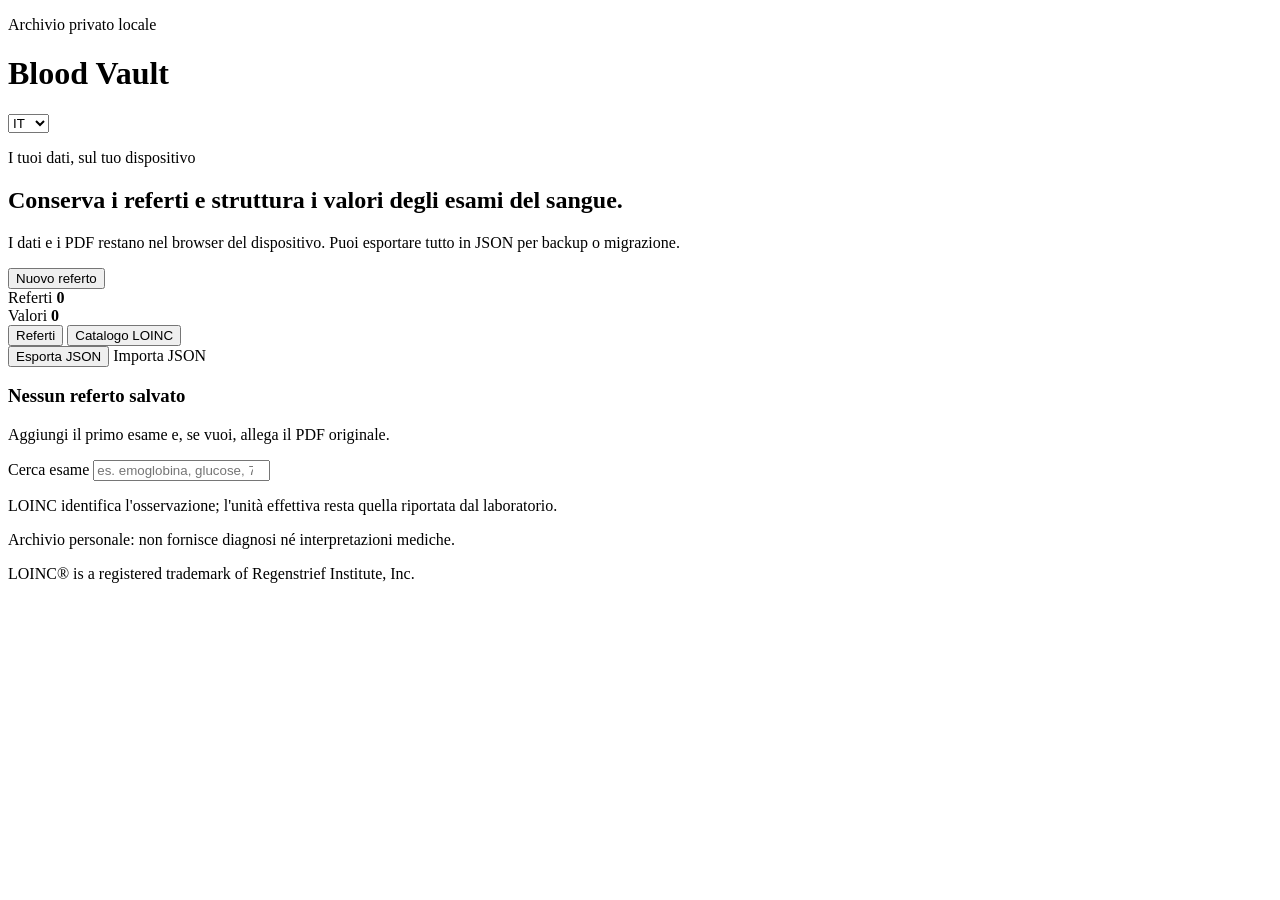
==== blood-vault/index.html @ c5f38cd2 "Add Blood Vault PWA shell" ====
<!doctype html>
<html lang="it">
<head>
  <meta charset="utf-8" />
  <meta name="viewport" content="width=device-width,initial-scale=1,viewport-fit=cover" />
  <meta name="theme-color" content="#eef4ff" />
  <meta name="apple-mobile-web-app-capable" content="yes" />
  <meta name="apple-mobile-web-app-status-bar-style" content="default" />
  <meta name="apple-mobile-web-app-title" content="Blood Vault" />
  <title>Blood Vault</title>
  <link rel="manifest" href="./manifest.webmanifest" />
  <link rel="stylesheet" href="./styles.css" />
</head>
<body>
  <div class="ambient ambient-a"></div>
  <div class="ambient ambient-b"></div>

  <main class="app-shell">
    <header class="topbar glass">
      <div>
        <p class="eyebrow" data-i18n="privateArchive">Archivio privato locale</p>
        <h1>Blood Vault</h1>
      </div>
      <select id="languageSelect" class="glass-control" aria-label="Language">
        <option value="it">IT</option>
        <option value="en">EN</option>
      </select>
    </header>

    <section class="hero glass">
      <div>
        <p class="eyebrow" data-i18n="yourHealthData">I tuoi dati, sul tuo dispositivo</p>
        <h2 data-i18n="heroTitle">Conserva i referti e struttura i valori degli esami del sangue.</h2>
        <p class="muted" data-i18n="heroBody">I dati e i PDF restano nel browser del dispositivo. Puoi esportare tutto in JSON per backup o migrazione.</p>
      </div>
      <button id="newReportBtn" class="primary-btn" data-i18n="newReport">Nuovo referto</button>
    </section>

    <section class="grid two">
      <article class="glass card stat-card">
        <span class="stat-label" data-i18n="reports">Referti</span>
        <strong id="reportCount">0</strong>
      </article>
      <article class="glass card stat-card">
        <span class="stat-label" data-i18n="measurements">Valori</span>
        <strong id="measurementCount">0</strong>
      </article>
    </section>

    <section class="glass card toolbar">
      <div class="segmented">
        <button class="segment active" data-view="reports" data-i18n="reports">Referti</button>
        <button class="segment" data-view="catalog" data-i18n="loincCatalog">Catalogo LOINC</button>
      </div>
      <div class="toolbar-actions">
        <button id="exportBtn" class="secondary-btn" data-i18n="exportJson">Esporta JSON</button>
        <label class="secondary-btn file-label">
          <span data-i18n="importJson">Importa JSON</span>
          <input id="importInput" type="file" accept="application/json,.json" hidden />
        </label>
      </div>
    </section>

    <section id="reportsView" class="view active">
      <div id="reportsList" class="stack"></div>
      <div id="emptyState" class="glass empty-state">
        <h3 data-i18n="emptyTitle">Nessun referto salvato</h3>
        <p class="muted" data-i18n="emptyBody">Aggiungi il primo esame e, se vuoi, allega il PDF originale.</p>
      </div>
    </section>

    <section id="catalogView" class="view">
      <article class="glass card">
        <label class="field">
          <span data-i18n="searchTest">Cerca esame</span>
          <input id="catalogSearch" type="search" placeholder="es. emoglobina, glucose, 718-7" />
        </label>
        <p class="caption" data-i18n="loincNote">LOINC identifica l'osservazione; l'unità effettiva resta quella riportata dal laboratorio.</p>
      </article>
      <div id="catalogList" class="stack"></div>
    </section>
  </main>

  <dialog id="reportDialog" class="sheet-dialog">
    <form id="reportForm" method="dialog" class="sheet glass">
      <div class="sheet-handle"></div>
      <div class="sheet-head">
        <div>
          <p class="eyebrow" data-i18n="report">Referto</p>
          <h2 id="dialogTitle" data-i18n="newReport">Nuovo referto</h2>
        </div>
        <button type="button" id="closeDialogBtn" class="icon-btn" aria-label="Close">✕</button>
      </div>

      <input id="reportId" type="hidden" />
      <div class="grid two">
        <label class="field">
          <span data-i18n="date">Data</span>
          <input id="reportDate" type="date" required />
        </label>
        <label class="field">
          <span data-i18n="laboratory">Laboratorio</span>
          <input id="laboratory" type="text" autocomplete="organization" />
        </label>
      </div>

      <label class="field">
        <span data-i18n="notes">Note</span>
        <textarea id="notes" rows="2"></textarea>
      </label>

      <label class="field">
        <span>PDF</span>
        <input id="pdfInput" type="file" accept="application/pdf" />
        <small id="pdfStatus" class="caption"></small>
      </label>

      <div class="section-title-row">
        <h3 data-i18n="measurements">Valori</h3>
        <button type="button" id="addMeasurementBtn" class="secondary-btn" data-i18n="addValue">Aggiungi valore</button>
      </div>
      <div id="measurementEditor" class="stack compact"></div>

      <div class="sheet-actions">
        <button type="button" id="deleteReportBtn" class="danger-btn hidden" data-i18n="deleteReport">Elimina referto</button>
        <button type="submit" class="primary-btn" data-i18n="save">Salva</button>
      </div>
    </form>
  </dialog>

  <template id="measurementTemplate">
    <div class="measurement-row glass-subtle">
      <label class="field grow">
        <span data-i18n="test">Esame</span>
        <input class="test-search" list="loincOptions" placeholder="Nome o codice LOINC" required />
      </label>
      <div class="grid three measurement-fields">
        <label class="field">
          <span data-i18n="value">Valore</span>
          <input class="test-value" inputmode="decimal" required />
        </label>
        <label class="field">
          <span data-i18n="unit">Unità</span>
          <input class="test-unit" placeholder="mg/dL" />
        </label>
        <label class="field">
          <span data-i18n="range">Intervallo</span>
          <input class="test-range" placeholder="es. 70–99" />
        </label>
      </div>
      <button type="button" class="remove-measurement danger-link" data-i18n="remove">Rimuovi</button>
    </div>
  </template>

  <datalist id="loincOptions"></datalist>

  <footer class="app-footer">
    <p data-i18n="medicalDisclaimer">Archivio personale: non fornisce diagnosi né interpretazioni mediche.</p>
    <p>LOINC® is a registered trademark of Regenstrief Institute, Inc.</p>
  </footer>

  <script type="module" src="./app.js"></script>
</body>
</html>
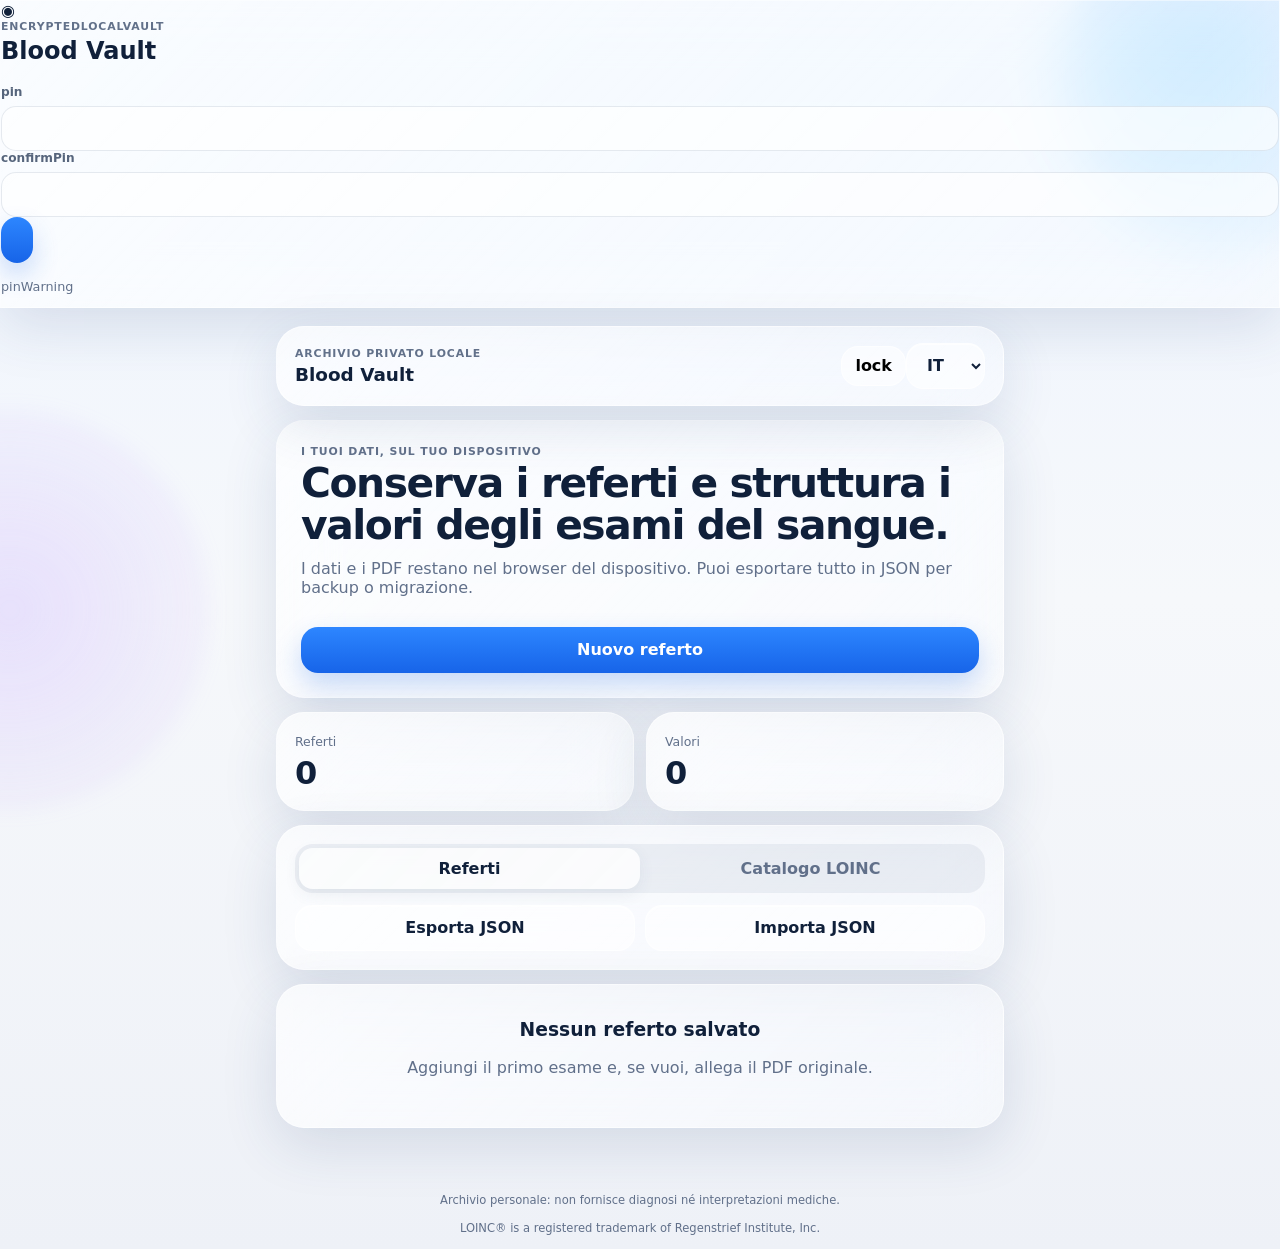
==== commit 8997f25c: "Add local vault lock UI" ====
--- a/blood-vault/index.html
+++ b/blood-vault/index.html
@@ -12,153 +12,49 @@
   <link rel="stylesheet" href="./styles.css" />
 </head>
 <body>
-  <div class="ambient ambient-a"></div>
-  <div class="ambient ambient-b"></div>
+  <div class="ambient ambient-a"></div><div class="ambient ambient-b"></div>
 
-  <main class="app-shell">
+  <div id="lockScreen" class="lock-screen">
+    <section class="lock-card glass">
+      <div class="lock-mark">◉</div>
+      <p class="eyebrow" data-i18n="encryptedLocalVault">Vault locale cifrato</p>
+      <h1>Blood Vault</h1>
+      <p id="lockIntro" class="muted"></p>
+      <label class="field"><span data-i18n="pin">PIN</span><input id="pinInput" type="password" inputmode="numeric" autocomplete="off" minlength="6" maxlength="32" /></label>
+      <label id="pinConfirmField" class="field"><span data-i18n="confirmPin">Conferma PIN</span><input id="pinConfirmInput" type="password" inputmode="numeric" autocomplete="off" minlength="6" maxlength="32" /></label>
+      <button id="unlockBtn" class="primary-btn"></button>
+      <p id="lockError" class="error-text" role="alert"></p>
+      <p class="caption" data-i18n="pinWarning">Il PIN non viene salvato. Se lo perdi, il vault non può essere recuperato senza un backup e la relativa password.</p>
+    </section>
+  </div>
+
+  <main id="appShell" class="app-shell locked" aria-hidden="true">
     <header class="topbar glass">
-      <div>
-        <p class="eyebrow" data-i18n="privateArchive">Archivio privato locale</p>
-        <h1>Blood Vault</h1>
-      </div>
-      <select id="languageSelect" class="glass-control" aria-label="Language">
-        <option value="it">IT</option>
-        <option value="en">EN</option>
-      </select>
+      <div><p class="eyebrow" data-i18n="privateArchive">Archivio privato locale</p><h1>Blood Vault</h1></div>
+      <div class="top-actions"><button id="lockBtn" class="icon-btn" data-i18n="lock">Blocca</button><select id="languageSelect" class="glass-control" aria-label="Language"><option value="it">IT</option><option value="en">EN</option></select></div>
     </header>
 
     <section class="hero glass">
-      <div>
-        <p class="eyebrow" data-i18n="yourHealthData">I tuoi dati, sul tuo dispositivo</p>
-        <h2 data-i18n="heroTitle">Conserva i referti e struttura i valori degli esami del sangue.</h2>
-        <p class="muted" data-i18n="heroBody">I dati e i PDF restano nel browser del dispositivo. Puoi esportare tutto in JSON per backup o migrazione.</p>
-      </div>
+      <div><p class="eyebrow" data-i18n="yourHealthData">I tuoi dati, sul tuo dispositivo</p><h2 data-i18n="heroTitle">Conserva i referti e struttura i valori degli esami del sangue.</h2><p class="muted" data-i18n="heroBody">Dati e PDF sono cifrati nel vault locale del dispositivo. Puoi esportare un backup JSON cifrato per migrazione.</p></div>
       <button id="newReportBtn" class="primary-btn" data-i18n="newReport">Nuovo referto</button>
     </section>
 
-    <section class="grid two">
-      <article class="glass card stat-card">
-        <span class="stat-label" data-i18n="reports">Referti</span>
-        <strong id="reportCount">0</strong>
-      </article>
-      <article class="glass card stat-card">
-        <span class="stat-label" data-i18n="measurements">Valori</span>
-        <strong id="measurementCount">0</strong>
-      </article>
+    <section class="grid two"><article class="glass card stat-card"><span class="stat-label" data-i18n="reports">Referti</span><strong id="reportCount">0</strong></article><article class="glass card stat-card"><span class="stat-label" data-i18n="measurements">Valori</span><strong id="measurementCount">0</strong></article></section>
+
+    <section class="glass card toolbar">
+      <div class="segmented"><button class="segment active" data-view="reports" data-i18n="reports">Referti</button><button class="segment" data-view="catalog" data-i18n="loincCatalog">Catalogo LOINC</button></div>
+      <div class="toolbar-actions"><button id="exportBtn" class="secondary-btn" data-i18n="exportJson">Esporta backup cifrato</button><label class="secondary-btn file-label"><span data-i18n="importJson">Importa backup</span><input id="importInput" type="file" accept="application/json,.json" hidden /></label></div>
     </section>
 
-    <section class="glass card toolbar">
-      <div class="segmented">
-        <button class="segment active" data-view="reports" data-i18n="reports">Referti</button>
-        <button class="segment" data-view="catalog" data-i18n="loincCatalog">Catalogo LOINC</button>
-      </div>
-      <div class="toolbar-actions">
-        <button id="exportBtn" class="secondary-btn" data-i18n="exportJson">Esporta JSON</button>
-        <label class="secondary-btn file-label">
-          <span data-i18n="importJson">Importa JSON</span>
-          <input id="importInput" type="file" accept="application/json,.json" hidden />
-        </label>
-      </div>
-    </section>
-
-    <section id="reportsView" class="view active">
-      <div id="reportsList" class="stack"></div>
-      <div id="emptyState" class="glass empty-state">
-        <h3 data-i18n="emptyTitle">Nessun referto salvato</h3>
-        <p class="muted" data-i18n="emptyBody">Aggiungi il primo esame e, se vuoi, allega il PDF originale.</p>
-      </div>
-    </section>
-
-    <section id="catalogView" class="view">
-      <article class="glass card">
-        <label class="field">
-          <span data-i18n="searchTest">Cerca esame</span>
-          <input id="catalogSearch" type="search" placeholder="es. emoglobina, glucose, 718-7" />
-        </label>
-        <p class="caption" data-i18n="loincNote">LOINC identifica l'osservazione; l'unità effettiva resta quella riportata dal laboratorio.</p>
-      </article>
-      <div id="catalogList" class="stack"></div>
-    </section>
+    <section id="reportsView" class="view active"><div id="reportsList" class="stack"></div><div id="emptyState" class="glass empty-state"><h3 data-i18n="emptyTitle">Nessun referto salvato</h3><p class="muted" data-i18n="emptyBody">Aggiungi il primo esame e, se vuoi, allega il PDF originale.</p></div></section>
+    <section id="catalogView" class="view"><article class="glass card"><label class="field"><span data-i18n="searchTest">Cerca esame</span><input id="catalogSearch" type="search" placeholder="es. emoglobina, glucose, 718-7" /></label><p class="caption" data-i18n="loincNote">LOINC identifica l'osservazione; l'unità effettiva resta quella riportata dal laboratorio.</p></article><div id="catalogList" class="stack"></div></section>
   </main>
 
-  <dialog id="reportDialog" class="sheet-dialog">
-    <form id="reportForm" method="dialog" class="sheet glass">
-      <div class="sheet-handle"></div>
-      <div class="sheet-head">
-        <div>
-          <p class="eyebrow" data-i18n="report">Referto</p>
-          <h2 id="dialogTitle" data-i18n="newReport">Nuovo referto</h2>
-        </div>
-        <button type="button" id="closeDialogBtn" class="icon-btn" aria-label="Close">✕</button>
-      </div>
+  <dialog id="reportDialog" class="sheet-dialog"><form id="reportForm" method="dialog" class="sheet glass"><div class="sheet-handle"></div><div class="sheet-head"><div><p class="eyebrow" data-i18n="report">Referto</p><h2 id="dialogTitle" data-i18n="newReport">Nuovo referto</h2></div><button type="button" id="closeDialogBtn" class="icon-btn" aria-label="Close">✕</button></div><input id="reportId" type="hidden" /><div class="grid two"><label class="field"><span data-i18n="date">Data</span><input id="reportDate" type="date" required /></label><label class="field"><span data-i18n="laboratory">Laboratorio</span><input id="laboratory" type="text" autocomplete="organization" /></label></div><label class="field"><span data-i18n="notes">Note</span><textarea id="notes" rows="2"></textarea></label><label class="field"><span>PDF</span><input id="pdfInput" type="file" accept="application/pdf" /><small id="pdfStatus" class="caption"></small></label><div class="section-title-row"><h3 data-i18n="measurements">Valori</h3><button type="button" id="addMeasurementBtn" class="secondary-btn" data-i18n="addValue">Aggiungi valore</button></div><div id="measurementEditor" class="stack compact"></div><div class="sheet-actions"><button type="button" id="deleteReportBtn" class="danger-btn hidden" data-i18n="deleteReport">Elimina referto</button><button type="submit" class="primary-btn" data-i18n="save">Salva</button></div></form></dialog>
 
-      <input id="reportId" type="hidden" />
-      <div class="grid two">
-        <label class="field">
-          <span data-i18n="date">Data</span>
-          <input id="reportDate" type="date" required />
-        </label>
-        <label class="field">
-          <span data-i18n="laboratory">Laboratorio</span>
-          <input id="laboratory" type="text" autocomplete="organization" />
-        </label>
-      </div>
-
-      <label class="field">
-        <span data-i18n="notes">Note</span>
-        <textarea id="notes" rows="2"></textarea>
-      </label>
-
-      <label class="field">
-        <span>PDF</span>
-        <input id="pdfInput" type="file" accept="application/pdf" />
-        <small id="pdfStatus" class="caption"></small>
-      </label>
-
-      <div class="section-title-row">
-        <h3 data-i18n="measurements">Valori</h3>
-        <button type="button" id="addMeasurementBtn" class="secondary-btn" data-i18n="addValue">Aggiungi valore</button>
-      </div>
-      <div id="measurementEditor" class="stack compact"></div>
-
-      <div class="sheet-actions">
-        <button type="button" id="deleteReportBtn" class="danger-btn hidden" data-i18n="deleteReport">Elimina referto</button>
-        <button type="submit" class="primary-btn" data-i18n="save">Salva</button>
-      </div>
-    </form>
-  </dialog>
-
-  <template id="measurementTemplate">
-    <div class="measurement-row glass-subtle">
-      <label class="field grow">
-        <span data-i18n="test">Esame</span>
-        <input class="test-search" list="loincOptions" placeholder="Nome o codice LOINC" required />
-      </label>
-      <div class="grid three measurement-fields">
-        <label class="field">
-          <span data-i18n="value">Valore</span>
-          <input class="test-value" inputmode="decimal" required />
-        </label>
-        <label class="field">
-          <span data-i18n="unit">Unità</span>
-          <input class="test-unit" placeholder="mg/dL" />
-        </label>
-        <label class="field">
-          <span data-i18n="range">Intervallo</span>
-          <input class="test-range" placeholder="es. 70–99" />
-        </label>
-      </div>
-      <button type="button" class="remove-measurement danger-link" data-i18n="remove">Rimuovi</button>
-    </div>
-  </template>
-
+  <template id="measurementTemplate"><div class="measurement-row glass-subtle"><label class="field grow"><span data-i18n="test">Esame</span><input class="test-search" list="loincOptions" placeholder="Nome o codice LOINC" required /></label><div class="grid three measurement-fields"><label class="field"><span data-i18n="value">Valore</span><input class="test-value" inputmode="decimal" required /></label><label class="field"><span data-i18n="unit">Unità</span><input class="test-unit" placeholder="mg/dL" /></label><label class="field"><span data-i18n="range">Intervallo</span><input class="test-range" placeholder="es. 70–99" /></label></div><button type="button" class="remove-measurement danger-link" data-i18n="remove">Rimuovi</button></div></template>
   <datalist id="loincOptions"></datalist>
-
-  <footer class="app-footer">
-    <p data-i18n="medicalDisclaimer">Archivio personale: non fornisce diagnosi né interpretazioni mediche.</p>
-    <p>LOINC® is a registered trademark of Regenstrief Institute, Inc.</p>
-  </footer>
-
+  <footer class="app-footer"><p data-i18n="medicalDisclaimer">Archivio personale: non fornisce diagnosi né interpretazioni mediche.</p><p>LOINC® is a registered trademark of Regenstrief Institute, Inc.</p></footer>
   <script type="module" src="./app.js"></script>
 </body>
 </html>
--- a/blood-vault/styles.css
+++ b/blood-vault/styles.css
@@ -0,0 +1,37 @@
+:root{
+  color-scheme: light;
+  --bg:#eef3fb;
+  --text:#10203a;
+  --muted:#61708a;
+  --line:rgba(255,255,255,.52);
+  --glass:rgba(255,255,255,.52);
+  --glass-strong:rgba(255,255,255,.7);
+  --shadow:0 18px 55px rgba(39,71,117,.14);
+  --radius:28px;
+  font-family:-apple-system,BlinkMacSystemFont,"SF Pro Display","SF Pro Text",Inter,system-ui,sans-serif;
+}
+*{box-sizing:border-box}
+body{margin:0;min-height:100vh;background:linear-gradient(180deg,#edf4ff 0%,#f6f8fb 48%,#eef1f7 100%);color:var(--text);overflow-x:hidden}
+button,input,textarea,select{font:inherit}
+button{cursor:pointer}
+.ambient{position:fixed;pointer-events:none;border-radius:999px;filter:blur(10px);opacity:.55;z-index:-1}
+.ambient-a{width:340px;height:340px;background:radial-gradient(circle at 40% 40%,rgba(122,185,255,.8),rgba(122,185,255,0));top:-90px;right:-120px}
+.ambient-b{width:400px;height:400px;background:radial-gradient(circle at 50% 50%,rgba(198,170,255,.55),rgba(198,170,255,0));bottom:10%;left:-190px}
+.app-shell{width:min(100%,760px);margin:0 auto;padding:calc(env(safe-area-inset-top) + 18px) 16px calc(env(safe-area-inset-bottom) + 40px)}
+.glass,.glass-subtle{border:1px solid var(--line);background:linear-gradient(135deg,rgba(255,255,255,.72),rgba(255,255,255,.38));box-shadow:var(--shadow);backdrop-filter:blur(28px) saturate(165%);-webkit-backdrop-filter:blur(28px) saturate(165%)}
+.glass-subtle{box-shadow:0 10px 32px rgba(39,71,117,.08);background:rgba(255,255,255,.44)}
+.topbar,.hero,.card,.empty-state{border-radius:var(--radius)}
+.topbar{display:flex;align-items:center;justify-content:space-between;padding:16px 18px;margin-bottom:14px;position:sticky;top:calc(env(safe-area-inset-top) + 8px);z-index:10}
+h1,h2,h3,p{margin-top:0}.topbar h1{font-size:1.15rem;margin:0}.eyebrow{margin:0 0 4px;text-transform:uppercase;letter-spacing:.08em;font-size:.68rem;font-weight:700;color:#62718a}.hero{padding:24px;margin-bottom:14px}.hero h2{font-size:clamp(1.7rem,7vw,2.55rem);line-height:1.04;letter-spacing:-.035em;margin:0 0 12px}.muted,.caption{color:var(--muted)}.caption{font-size:.8rem}.hero .primary-btn{width:100%;margin-top:14px}
+.grid{display:grid;gap:12px}.grid.two{grid-template-columns:1fr 1fr}.grid.three{grid-template-columns:repeat(3,1fr)}
+.card{padding:18px}.stat-card strong{display:block;font-size:2rem;margin-top:4px}.stat-label{font-size:.78rem;color:var(--muted)}
+.toolbar{margin:14px 0;display:flex;flex-direction:column;gap:12px}.segmented{display:grid;grid-template-columns:1fr 1fr;padding:4px;border-radius:18px;background:rgba(112,128,153,.10)}.segment{border:0;background:transparent;border-radius:14px;padding:11px;color:var(--muted);font-weight:650}.segment.active{background:rgba(255,255,255,.78);color:var(--text);box-shadow:0 5px 16px rgba(53,75,107,.08)}.toolbar-actions{display:grid;grid-template-columns:1fr 1fr;gap:10px}
+.primary-btn,.secondary-btn,.danger-btn,.icon-btn,.glass-control{border:1px solid rgba(255,255,255,.6);border-radius:17px;min-height:46px;padding:11px 16px;font-weight:700}.primary-btn{border:0;color:white;background:linear-gradient(180deg,#2d86ff,#1764e8);box-shadow:0 12px 26px rgba(30,104,232,.24)}.secondary-btn,.glass-control{background:rgba(255,255,255,.58);color:var(--text);box-shadow:inset 0 1px 0 rgba(255,255,255,.65)}.danger-btn{color:#b12424;background:rgba(255,235,235,.7)}.icon-btn{min-height:40px;padding:8px 13px;background:rgba(255,255,255,.55)}.file-label{display:flex;align-items:center;justify-content:center;text-align:center}
+.view{display:none}.view.active{display:block}.stack{display:grid;gap:12px}.stack.compact{gap:10px}.empty-state{text-align:center;padding:34px 24px}.empty-state.hidden,.hidden{display:none!important}
+.report-card{padding:18px}.report-top{display:flex;justify-content:space-between;gap:14px;align-items:flex-start}.report-card h3{margin-bottom:4px}.report-meta{font-size:.8rem;color:var(--muted)}.pill{display:inline-flex;padding:6px 10px;border-radius:999px;background:rgba(67,132,241,.1);font-size:.72rem;font-weight:700}.measurement-list{display:grid;gap:8px;margin-top:14px}.measurement-item{display:grid;grid-template-columns:1fr auto;gap:10px;padding:10px 0;border-top:1px solid rgba(72,93,126,.08)}.measurement-name{font-weight:650}.measurement-code{display:block;color:var(--muted);font-size:.72rem}.measurement-value{text-align:right;font-weight:750}.report-actions{display:flex;gap:8px;margin-top:12px;flex-wrap:wrap}.text-btn{border:0;background:transparent;padding:8px 0;color:#1764e8;font-weight:700}.danger-link{border:0;background:transparent;color:#b12424;padding:8px 0;font-weight:650;justify-self:start}
+.field{display:grid;gap:7px}.field>span{font-size:.76rem;font-weight:700;color:#56657c}.field input,.field textarea{width:100%;border:1px solid rgba(103,124,158,.16);background:rgba(255,255,255,.64);border-radius:15px;padding:12px 13px;color:var(--text);outline:none}.field input:focus,.field textarea:focus{border-color:rgba(39,111,226,.45);box-shadow:0 0 0 3px rgba(39,111,226,.08)}
+.sheet-dialog{border:0;background:transparent;padding:0;width:100%;max-width:760px;max-height:94vh}.sheet-dialog::backdrop{background:rgba(22,31,46,.3);backdrop-filter:blur(10px)}.sheet{margin:auto 10px 10px;padding:14px 16px calc(env(safe-area-inset-bottom) + 18px);border-radius:32px;max-height:91vh;overflow:auto}.sheet-handle{width:44px;height:5px;border-radius:99px;background:rgba(52,63,82,.18);margin:2px auto 14px}.sheet-head{display:flex;justify-content:space-between;align-items:flex-start;gap:16px}.sheet-head h2{margin-bottom:10px}.section-title-row{display:flex;justify-content:space-between;align-items:center;gap:12px;margin:20px 0 10px}.section-title-row h3{margin:0}.measurement-row{padding:14px;border-radius:22px}.measurement-fields{margin-top:10px}.sheet-actions{display:flex;justify-content:space-between;gap:10px;margin-top:18px}.sheet-actions .primary-btn{margin-left:auto}
+.catalog-card{padding:16px}.catalog-row{display:flex;justify-content:space-between;gap:12px}.catalog-card h3{margin:0 0 5px;font-size:1rem}.catalog-desc{margin:8px 0 0;color:var(--muted);font-size:.82rem}.catalog-units{margin-top:8px;font-size:.75rem;color:#485d7b}
+.app-footer{text-align:center;padding:24px 12px 0;color:var(--muted);font-size:.72rem;line-height:1.45}
+@media(max-width:560px){.grid.three{grid-template-columns:1fr}.measurement-fields{grid-template-columns:1fr 1fr}.measurement-fields .field:last-child{grid-column:1/-1}.toolbar-actions{grid-template-columns:1fr}.sheet-actions{flex-direction:column-reverse}.sheet-actions>*{width:100%}.report-top{align-items:center}}
+@media(prefers-reduced-motion:no-preference){.glass,.primary-btn,.secondary-btn{transition:transform .18s ease,box-shadow .18s ease}.primary-btn:active,.secondary-btn:active{transform:scale(.985)}}
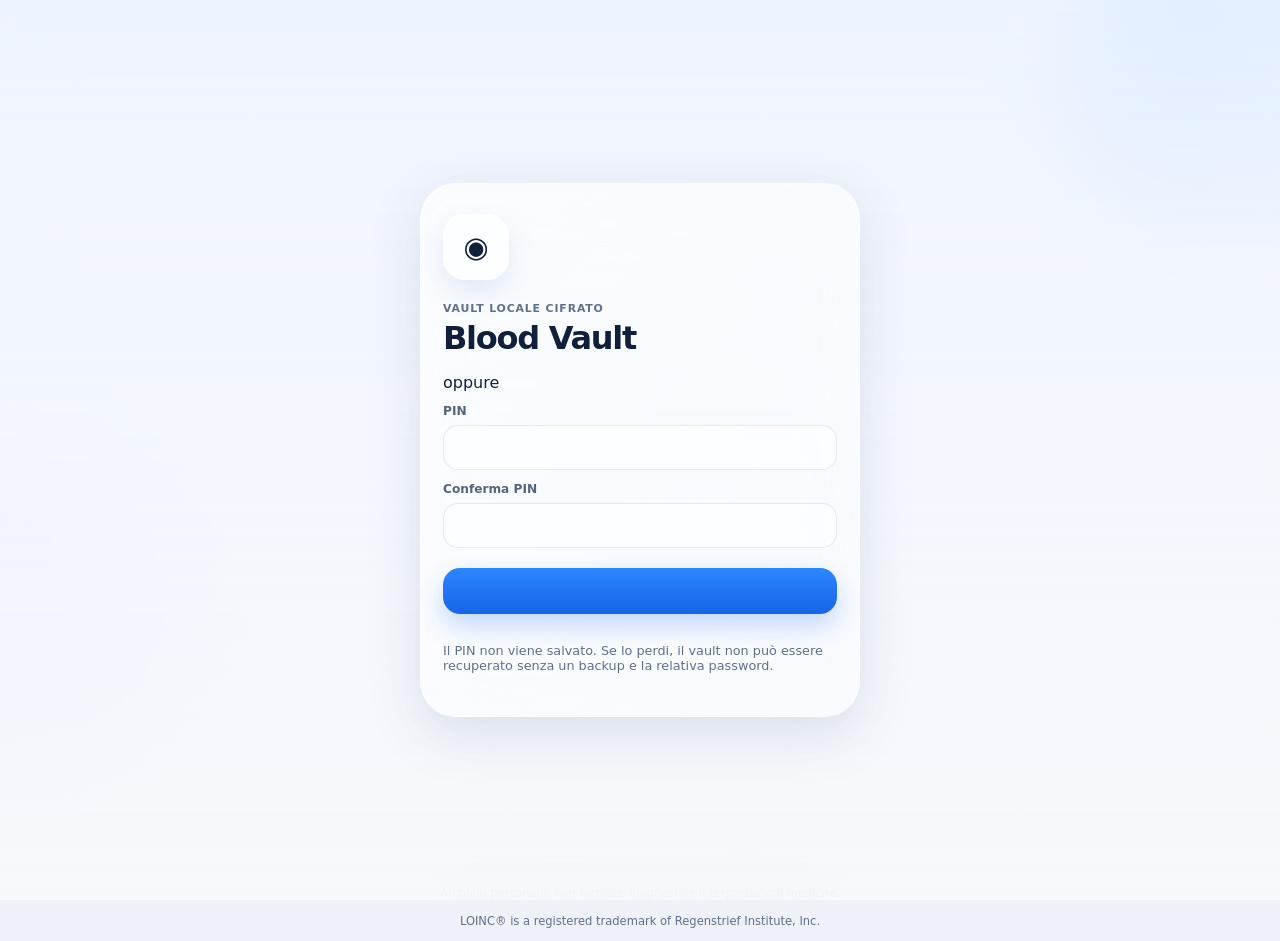
==== commit e2508268: "Wire biometric controls into Blood Vault UI" ====
--- a/blood-vault/index.html
+++ b/blood-vault/index.html
@@ -20,6 +20,8 @@
       <p class="eyebrow" data-i18n="encryptedLocalVault">Vault locale cifrato</p>
       <h1>Blood Vault</h1>
       <p id="lockIntro" class="muted"></p>
+      <button id="biometricUnlockBtn" class="secondary-btn hidden" type="button">Sblocca con biometria</button>
+      <div class="lock-separator"><span>oppure</span></div>
       <label class="field"><span data-i18n="pin">PIN</span><input id="pinInput" type="password" inputmode="numeric" autocomplete="off" minlength="6" maxlength="32" /></label>
       <label id="pinConfirmField" class="field"><span data-i18n="confirmPin">Conferma PIN</span><input id="pinConfirmInput" type="password" inputmode="numeric" autocomplete="off" minlength="6" maxlength="32" /></label>
       <button id="unlockBtn" class="primary-btn"></button>
@@ -31,7 +33,7 @@
   <main id="appShell" class="app-shell locked" aria-hidden="true">
     <header class="topbar glass">
       <div><p class="eyebrow" data-i18n="privateArchive">Archivio privato locale</p><h1>Blood Vault</h1></div>
-      <div class="top-actions"><button id="lockBtn" class="icon-btn" data-i18n="lock">Blocca</button><select id="languageSelect" class="glass-control" aria-label="Language"><option value="it">IT</option><option value="en">EN</option></select></div>
+      <div class="top-actions"><button id="biometricManageBtn" class="icon-btn" type="button">Abilita Face ID / impronta</button><button id="lockBtn" class="icon-btn" data-i18n="lock">Blocca</button><select id="languageSelect" class="glass-control" aria-label="Language"><option value="it">IT</option><option value="en">EN</option></select></div>
     </header>
 
     <section class="hero glass">
@@ -56,5 +58,6 @@
   <datalist id="loincOptions"></datalist>
   <footer class="app-footer"><p data-i18n="medicalDisclaimer">Archivio personale: non fornisce diagnosi né interpretazioni mediche.</p><p>LOINC® is a registered trademark of Regenstrief Institute, Inc.</p></footer>
   <script type="module" src="./app.js"></script>
+  <script type="module" src="./biometric.js"></script>
 </body>
 </html>
--- a/blood-vault/styles.css
+++ b/blood-vault/styles.css
@@ -12,26 +12,20 @@
 }
 *{box-sizing:border-box}
 body{margin:0;min-height:100vh;background:linear-gradient(180deg,#edf4ff 0%,#f6f8fb 48%,#eef1f7 100%);color:var(--text);overflow-x:hidden}
-button,input,textarea,select{font:inherit}
-button{cursor:pointer}
-.ambient{position:fixed;pointer-events:none;border-radius:999px;filter:blur(10px);opacity:.55;z-index:-1}
-.ambient-a{width:340px;height:340px;background:radial-gradient(circle at 40% 40%,rgba(122,185,255,.8),rgba(122,185,255,0));top:-90px;right:-120px}
-.ambient-b{width:400px;height:400px;background:radial-gradient(circle at 50% 50%,rgba(198,170,255,.55),rgba(198,170,255,0));bottom:10%;left:-190px}
-.app-shell{width:min(100%,760px);margin:0 auto;padding:calc(env(safe-area-inset-top) + 18px) 16px calc(env(safe-area-inset-bottom) + 40px)}
-.glass,.glass-subtle{border:1px solid var(--line);background:linear-gradient(135deg,rgba(255,255,255,.72),rgba(255,255,255,.38));box-shadow:var(--shadow);backdrop-filter:blur(28px) saturate(165%);-webkit-backdrop-filter:blur(28px) saturate(165%)}
-.glass-subtle{box-shadow:0 10px 32px rgba(39,71,117,.08);background:rgba(255,255,255,.44)}
-.topbar,.hero,.card,.empty-state{border-radius:var(--radius)}
-.topbar{display:flex;align-items:center;justify-content:space-between;padding:16px 18px;margin-bottom:14px;position:sticky;top:calc(env(safe-area-inset-top) + 8px);z-index:10}
+button,input,textarea,select{font:inherit}button{cursor:pointer}
+.ambient{position:fixed;pointer-events:none;border-radius:999px;filter:blur(10px);opacity:.55;z-index:-1}.ambient-a{width:340px;height:340px;background:radial-gradient(circle at 40% 40%,rgba(122,185,255,.8),rgba(122,185,255,0));top:-90px;right:-120px}.ambient-b{width:400px;height:400px;background:radial-gradient(circle at 50% 50%,rgba(198,170,255,.55),rgba(198,170,255,0));bottom:10%;left:-190px}
+.app-shell{width:min(100%,760px);margin:0 auto;padding:calc(env(safe-area-inset-top) + 18px) 16px calc(env(safe-area-inset-bottom) + 40px)}.app-shell.locked{visibility:hidden;pointer-events:none;max-height:100vh;overflow:hidden}
+.glass,.glass-subtle{border:1px solid var(--line);background:linear-gradient(135deg,rgba(255,255,255,.72),rgba(255,255,255,.38));box-shadow:var(--shadow);backdrop-filter:blur(28px) saturate(165%);-webkit-backdrop-filter:blur(28px) saturate(165%)}.glass-subtle{box-shadow:0 10px 32px rgba(39,71,117,.08);background:rgba(255,255,255,.44)}
+.lock-screen{position:fixed;inset:0;z-index:100;display:grid;place-items:center;padding:calc(env(safe-area-inset-top) + 24px) 18px calc(env(safe-area-inset-bottom) + 24px);background:linear-gradient(180deg,rgba(238,244,255,.76),rgba(247,249,252,.9));backdrop-filter:blur(30px);-webkit-backdrop-filter:blur(30px)}.lock-card{width:min(100%,440px);border-radius:36px;padding:30px 22px}.lock-mark{width:66px;height:66px;border-radius:22px;display:grid;place-items:center;margin-bottom:22px;background:rgba(255,255,255,.66);box-shadow:inset 0 1px 0 rgba(255,255,255,.9),0 12px 28px rgba(45,100,180,.13);font-size:1.8rem}.lock-card h1{font-size:2rem;letter-spacing:-.04em;margin-bottom:8px}.lock-card .field{margin:12px 0}.lock-card .primary-btn{width:100%;margin-top:8px}.error-text{min-height:1.2em;color:#b12424;font-size:.82rem;margin:10px 0 4px}.hidden{display:none!important}
+.topbar,.hero,.card,.empty-state{border-radius:var(--radius)}.topbar{display:flex;align-items:center;justify-content:space-between;padding:16px 18px;margin-bottom:14px;position:sticky;top:calc(env(safe-area-inset-top) + 8px);z-index:10}.top-actions{display:flex;align-items:center;gap:8px}
 h1,h2,h3,p{margin-top:0}.topbar h1{font-size:1.15rem;margin:0}.eyebrow{margin:0 0 4px;text-transform:uppercase;letter-spacing:.08em;font-size:.68rem;font-weight:700;color:#62718a}.hero{padding:24px;margin-bottom:14px}.hero h2{font-size:clamp(1.7rem,7vw,2.55rem);line-height:1.04;letter-spacing:-.035em;margin:0 0 12px}.muted,.caption{color:var(--muted)}.caption{font-size:.8rem}.hero .primary-btn{width:100%;margin-top:14px}
-.grid{display:grid;gap:12px}.grid.two{grid-template-columns:1fr 1fr}.grid.three{grid-template-columns:repeat(3,1fr)}
-.card{padding:18px}.stat-card strong{display:block;font-size:2rem;margin-top:4px}.stat-label{font-size:.78rem;color:var(--muted)}
+.grid{display:grid;gap:12px}.grid.two{grid-template-columns:1fr 1fr}.grid.three{grid-template-columns:repeat(3,1fr)}.card{padding:18px}.stat-card strong{display:block;font-size:2rem;margin-top:4px}.stat-label{font-size:.78rem;color:var(--muted)}
 .toolbar{margin:14px 0;display:flex;flex-direction:column;gap:12px}.segmented{display:grid;grid-template-columns:1fr 1fr;padding:4px;border-radius:18px;background:rgba(112,128,153,.10)}.segment{border:0;background:transparent;border-radius:14px;padding:11px;color:var(--muted);font-weight:650}.segment.active{background:rgba(255,255,255,.78);color:var(--text);box-shadow:0 5px 16px rgba(53,75,107,.08)}.toolbar-actions{display:grid;grid-template-columns:1fr 1fr;gap:10px}
 .primary-btn,.secondary-btn,.danger-btn,.icon-btn,.glass-control{border:1px solid rgba(255,255,255,.6);border-radius:17px;min-height:46px;padding:11px 16px;font-weight:700}.primary-btn{border:0;color:white;background:linear-gradient(180deg,#2d86ff,#1764e8);box-shadow:0 12px 26px rgba(30,104,232,.24)}.secondary-btn,.glass-control{background:rgba(255,255,255,.58);color:var(--text);box-shadow:inset 0 1px 0 rgba(255,255,255,.65)}.danger-btn{color:#b12424;background:rgba(255,235,235,.7)}.icon-btn{min-height:40px;padding:8px 13px;background:rgba(255,255,255,.55)}.file-label{display:flex;align-items:center;justify-content:center;text-align:center}
-.view{display:none}.view.active{display:block}.stack{display:grid;gap:12px}.stack.compact{gap:10px}.empty-state{text-align:center;padding:34px 24px}.empty-state.hidden,.hidden{display:none!important}
+.view{display:none}.view.active{display:block}.stack{display:grid;gap:12px}.stack.compact{gap:10px}.empty-state{text-align:center;padding:34px 24px}.empty-state.hidden{display:none!important}
 .report-card{padding:18px}.report-top{display:flex;justify-content:space-between;gap:14px;align-items:flex-start}.report-card h3{margin-bottom:4px}.report-meta{font-size:.8rem;color:var(--muted)}.pill{display:inline-flex;padding:6px 10px;border-radius:999px;background:rgba(67,132,241,.1);font-size:.72rem;font-weight:700}.measurement-list{display:grid;gap:8px;margin-top:14px}.measurement-item{display:grid;grid-template-columns:1fr auto;gap:10px;padding:10px 0;border-top:1px solid rgba(72,93,126,.08)}.measurement-name{font-weight:650}.measurement-code{display:block;color:var(--muted);font-size:.72rem}.measurement-value{text-align:right;font-weight:750}.report-actions{display:flex;gap:8px;margin-top:12px;flex-wrap:wrap}.text-btn{border:0;background:transparent;padding:8px 0;color:#1764e8;font-weight:700}.danger-link{border:0;background:transparent;color:#b12424;padding:8px 0;font-weight:650;justify-self:start}
 .field{display:grid;gap:7px}.field>span{font-size:.76rem;font-weight:700;color:#56657c}.field input,.field textarea{width:100%;border:1px solid rgba(103,124,158,.16);background:rgba(255,255,255,.64);border-radius:15px;padding:12px 13px;color:var(--text);outline:none}.field input:focus,.field textarea:focus{border-color:rgba(39,111,226,.45);box-shadow:0 0 0 3px rgba(39,111,226,.08)}
 .sheet-dialog{border:0;background:transparent;padding:0;width:100%;max-width:760px;max-height:94vh}.sheet-dialog::backdrop{background:rgba(22,31,46,.3);backdrop-filter:blur(10px)}.sheet{margin:auto 10px 10px;padding:14px 16px calc(env(safe-area-inset-bottom) + 18px);border-radius:32px;max-height:91vh;overflow:auto}.sheet-handle{width:44px;height:5px;border-radius:99px;background:rgba(52,63,82,.18);margin:2px auto 14px}.sheet-head{display:flex;justify-content:space-between;align-items:flex-start;gap:16px}.sheet-head h2{margin-bottom:10px}.section-title-row{display:flex;justify-content:space-between;align-items:center;gap:12px;margin:20px 0 10px}.section-title-row h3{margin:0}.measurement-row{padding:14px;border-radius:22px}.measurement-fields{margin-top:10px}.sheet-actions{display:flex;justify-content:space-between;gap:10px;margin-top:18px}.sheet-actions .primary-btn{margin-left:auto}
-.catalog-card{padding:16px}.catalog-row{display:flex;justify-content:space-between;gap:12px}.catalog-card h3{margin:0 0 5px;font-size:1rem}.catalog-desc{margin:8px 0 0;color:var(--muted);font-size:.82rem}.catalog-units{margin-top:8px;font-size:.75rem;color:#485d7b}
-.app-footer{text-align:center;padding:24px 12px 0;color:var(--muted);font-size:.72rem;line-height:1.45}
-@media(max-width:560px){.grid.three{grid-template-columns:1fr}.measurement-fields{grid-template-columns:1fr 1fr}.measurement-fields .field:last-child{grid-column:1/-1}.toolbar-actions{grid-template-columns:1fr}.sheet-actions{flex-direction:column-reverse}.sheet-actions>*{width:100%}.report-top{align-items:center}}
+.catalog-card{padding:16px}.catalog-row{display:flex;justify-content:space-between;gap:12px}.catalog-card h3{margin:0 0 5px;font-size:1rem}.catalog-desc{margin:8px 0 0;color:var(--muted);font-size:.82rem}.catalog-units{margin-top:8px;font-size:.75rem;color:#485d7b}.app-footer{text-align:center;padding:24px 12px 0;color:var(--muted);font-size:.72rem;line-height:1.45}
+@media(max-width:560px){.grid.three{grid-template-columns:1fr}.measurement-fields{grid-template-columns:1fr 1fr}.measurement-fields .field:last-child{grid-column:1/-1}.toolbar-actions{grid-template-columns:1fr}.sheet-actions{flex-direction:column-reverse}.sheet-actions>*{width:100%}.report-top{align-items:center}.top-actions{gap:6px}.top-actions .icon-btn{padding:8px 10px}.top-actions .glass-control{padding:8px 10px}}
 @media(prefers-reduced-motion:no-preference){.glass,.primary-btn,.secondary-btn{transition:transform .18s ease,box-shadow .18s ease}.primary-btn:active,.secondary-btn:active{transform:scale(.985)}}
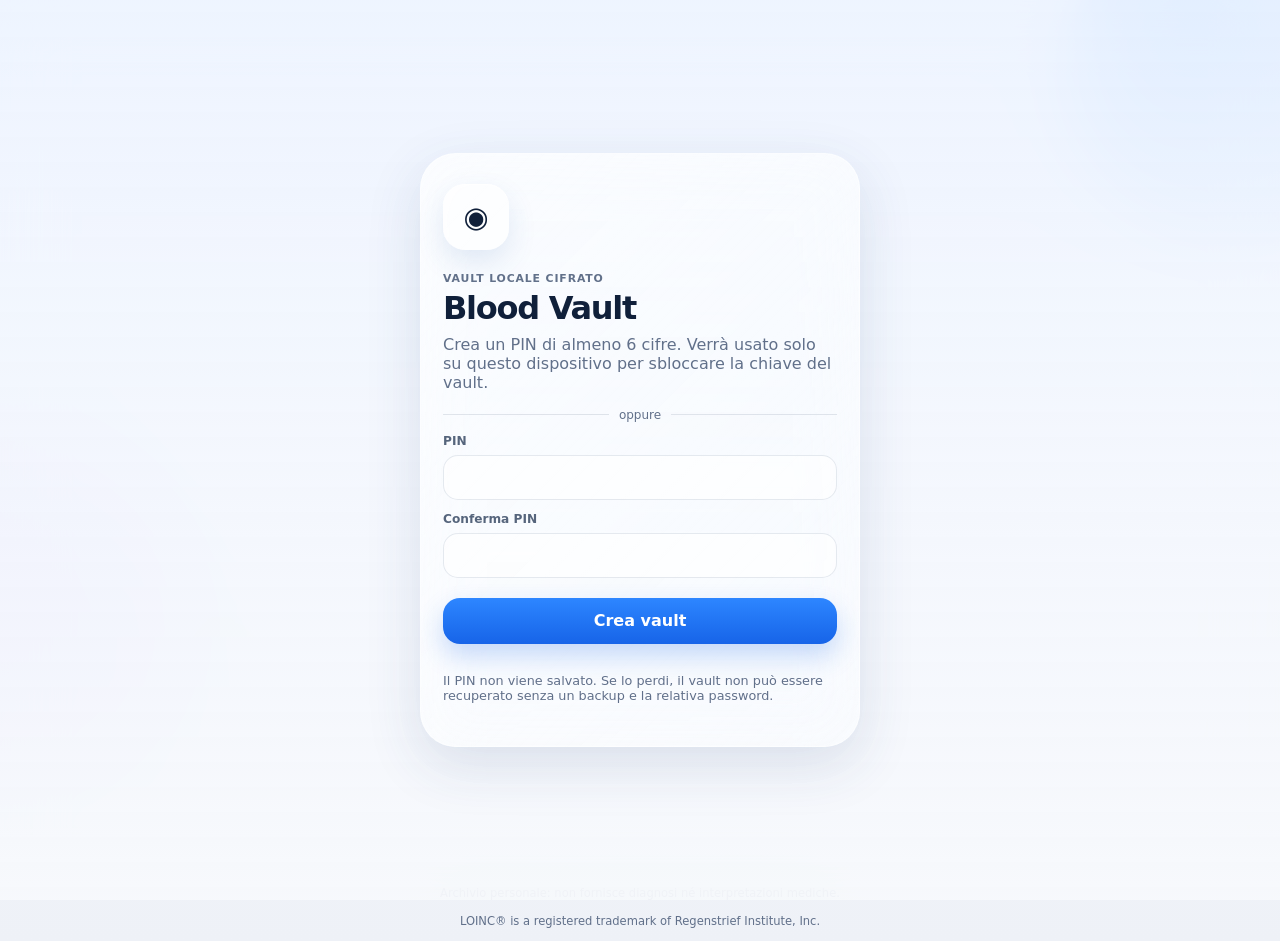
==== commit 052a1411: "Fix vault startup and button fallback text" ====
--- a/blood-vault/index.html
+++ b/blood-vault/index.html
@@ -19,12 +19,12 @@
       <div class="lock-mark">◉</div>
       <p class="eyebrow" data-i18n="encryptedLocalVault">Vault locale cifrato</p>
       <h1>Blood Vault</h1>
-      <p id="lockIntro" class="muted"></p>
+      <p id="lockIntro" class="muted">Crea un PIN di almeno 6 cifre per proteggere il vault locale.</p>
       <button id="biometricUnlockBtn" class="secondary-btn hidden" type="button">Sblocca con biometria</button>
       <div class="lock-separator"><span>oppure</span></div>
       <label class="field"><span data-i18n="pin">PIN</span><input id="pinInput" type="password" inputmode="numeric" autocomplete="off" minlength="6" maxlength="32" /></label>
       <label id="pinConfirmField" class="field"><span data-i18n="confirmPin">Conferma PIN</span><input id="pinConfirmInput" type="password" inputmode="numeric" autocomplete="off" minlength="6" maxlength="32" /></label>
-      <button id="unlockBtn" class="primary-btn"></button>
+      <button id="unlockBtn" class="primary-btn" type="button">Crea vault</button>
       <p id="lockError" class="error-text" role="alert"></p>
       <p class="caption" data-i18n="pinWarning">Il PIN non viene salvato. Se lo perdi, il vault non può essere recuperato senza un backup e la relativa password.</p>
     </section>
@@ -57,7 +57,6 @@
   <template id="measurementTemplate"><div class="measurement-row glass-subtle"><label class="field grow"><span data-i18n="test">Esame</span><input class="test-search" list="loincOptions" placeholder="Nome o codice LOINC" required /></label><div class="grid three measurement-fields"><label class="field"><span data-i18n="value">Valore</span><input class="test-value" inputmode="decimal" required /></label><label class="field"><span data-i18n="unit">Unità</span><input class="test-unit" placeholder="mg/dL" /></label><label class="field"><span data-i18n="range">Intervallo</span><input class="test-range" placeholder="es. 70–99" /></label></div><button type="button" class="remove-measurement danger-link" data-i18n="remove">Rimuovi</button></div></template>
   <datalist id="loincOptions"></datalist>
   <footer class="app-footer"><p data-i18n="medicalDisclaimer">Archivio personale: non fornisce diagnosi né interpretazioni mediche.</p><p>LOINC® is a registered trademark of Regenstrief Institute, Inc.</p></footer>
-  <script type="module" src="./app.js"></script>
-  <script type="module" src="./biometric.js"></script>
+  <script type="module" src="./bootstrap.js"></script>
 </body>
-</html>
+</html>
--- a/blood-vault/styles.css
+++ b/blood-vault/styles.css
@@ -16,8 +16,8 @@
 .ambient{position:fixed;pointer-events:none;border-radius:999px;filter:blur(10px);opacity:.55;z-index:-1}.ambient-a{width:340px;height:340px;background:radial-gradient(circle at 40% 40%,rgba(122,185,255,.8),rgba(122,185,255,0));top:-90px;right:-120px}.ambient-b{width:400px;height:400px;background:radial-gradient(circle at 50% 50%,rgba(198,170,255,.55),rgba(198,170,255,0));bottom:10%;left:-190px}
 .app-shell{width:min(100%,760px);margin:0 auto;padding:calc(env(safe-area-inset-top) + 18px) 16px calc(env(safe-area-inset-bottom) + 40px)}.app-shell.locked{visibility:hidden;pointer-events:none;max-height:100vh;overflow:hidden}
 .glass,.glass-subtle{border:1px solid var(--line);background:linear-gradient(135deg,rgba(255,255,255,.72),rgba(255,255,255,.38));box-shadow:var(--shadow);backdrop-filter:blur(28px) saturate(165%);-webkit-backdrop-filter:blur(28px) saturate(165%)}.glass-subtle{box-shadow:0 10px 32px rgba(39,71,117,.08);background:rgba(255,255,255,.44)}
-.lock-screen{position:fixed;inset:0;z-index:100;display:grid;place-items:center;padding:calc(env(safe-area-inset-top) + 24px) 18px calc(env(safe-area-inset-bottom) + 24px);background:linear-gradient(180deg,rgba(238,244,255,.76),rgba(247,249,252,.9));backdrop-filter:blur(30px);-webkit-backdrop-filter:blur(30px)}.lock-card{width:min(100%,440px);border-radius:36px;padding:30px 22px}.lock-mark{width:66px;height:66px;border-radius:22px;display:grid;place-items:center;margin-bottom:22px;background:rgba(255,255,255,.66);box-shadow:inset 0 1px 0 rgba(255,255,255,.9),0 12px 28px rgba(45,100,180,.13);font-size:1.8rem}.lock-card h1{font-size:2rem;letter-spacing:-.04em;margin-bottom:8px}.lock-card .field{margin:12px 0}.lock-card .primary-btn{width:100%;margin-top:8px}.error-text{min-height:1.2em;color:#b12424;font-size:.82rem;margin:10px 0 4px}.hidden{display:none!important}
-.topbar,.hero,.card,.empty-state{border-radius:var(--radius)}.topbar{display:flex;align-items:center;justify-content:space-between;padding:16px 18px;margin-bottom:14px;position:sticky;top:calc(env(safe-area-inset-top) + 8px);z-index:10}.top-actions{display:flex;align-items:center;gap:8px}
+.lock-screen{position:fixed;inset:0;z-index:100;display:grid;place-items:center;padding:calc(env(safe-area-inset-top) + 24px) 18px calc(env(safe-area-inset-bottom) + 24px);background:linear-gradient(180deg,rgba(238,244,255,.76),rgba(247,249,252,.9));backdrop-filter:blur(30px);-webkit-backdrop-filter:blur(30px)}.lock-card{width:min(100%,440px);border-radius:36px;padding:30px 22px}.lock-mark{width:66px;height:66px;border-radius:22px;display:grid;place-items:center;margin-bottom:22px;background:rgba(255,255,255,.66);box-shadow:inset 0 1px 0 rgba(255,255,255,.9),0 12px 28px rgba(45,100,180,.13);font-size:1.8rem}.lock-card h1{font-size:2rem;letter-spacing:-.04em;margin-bottom:8px}.lock-card .field{margin:12px 0}.lock-card .primary-btn,.lock-card .secondary-btn{width:100%;margin-top:8px}.lock-separator{display:flex;align-items:center;gap:10px;margin:14px 0 2px;color:var(--muted);font-size:.75rem}.lock-separator::before,.lock-separator::after{content:"";height:1px;flex:1;background:rgba(90,107,132,.16)}.error-text{min-height:1.2em;color:#b12424;font-size:.82rem;margin:10px 0 4px}.hidden{display:none!important}
+.topbar,.hero,.card,.empty-state{border-radius:var(--radius)}.topbar{display:flex;align-items:center;justify-content:space-between;padding:16px 18px;margin-bottom:14px;position:sticky;top:calc(env(safe-area-inset-top) + 8px);z-index:10}.top-actions{display:flex;align-items:center;gap:8px;flex-wrap:wrap;justify-content:flex-end}
 h1,h2,h3,p{margin-top:0}.topbar h1{font-size:1.15rem;margin:0}.eyebrow{margin:0 0 4px;text-transform:uppercase;letter-spacing:.08em;font-size:.68rem;font-weight:700;color:#62718a}.hero{padding:24px;margin-bottom:14px}.hero h2{font-size:clamp(1.7rem,7vw,2.55rem);line-height:1.04;letter-spacing:-.035em;margin:0 0 12px}.muted,.caption{color:var(--muted)}.caption{font-size:.8rem}.hero .primary-btn{width:100%;margin-top:14px}
 .grid{display:grid;gap:12px}.grid.two{grid-template-columns:1fr 1fr}.grid.three{grid-template-columns:repeat(3,1fr)}.card{padding:18px}.stat-card strong{display:block;font-size:2rem;margin-top:4px}.stat-label{font-size:.78rem;color:var(--muted)}
 .toolbar{margin:14px 0;display:flex;flex-direction:column;gap:12px}.segmented{display:grid;grid-template-columns:1fr 1fr;padding:4px;border-radius:18px;background:rgba(112,128,153,.10)}.segment{border:0;background:transparent;border-radius:14px;padding:11px;color:var(--muted);font-weight:650}.segment.active{background:rgba(255,255,255,.78);color:var(--text);box-shadow:0 5px 16px rgba(53,75,107,.08)}.toolbar-actions{display:grid;grid-template-columns:1fr 1fr;gap:10px}
@@ -27,5 +27,5 @@
 .field{display:grid;gap:7px}.field>span{font-size:.76rem;font-weight:700;color:#56657c}.field input,.field textarea{width:100%;border:1px solid rgba(103,124,158,.16);background:rgba(255,255,255,.64);border-radius:15px;padding:12px 13px;color:var(--text);outline:none}.field input:focus,.field textarea:focus{border-color:rgba(39,111,226,.45);box-shadow:0 0 0 3px rgba(39,111,226,.08)}
 .sheet-dialog{border:0;background:transparent;padding:0;width:100%;max-width:760px;max-height:94vh}.sheet-dialog::backdrop{background:rgba(22,31,46,.3);backdrop-filter:blur(10px)}.sheet{margin:auto 10px 10px;padding:14px 16px calc(env(safe-area-inset-bottom) + 18px);border-radius:32px;max-height:91vh;overflow:auto}.sheet-handle{width:44px;height:5px;border-radius:99px;background:rgba(52,63,82,.18);margin:2px auto 14px}.sheet-head{display:flex;justify-content:space-between;align-items:flex-start;gap:16px}.sheet-head h2{margin-bottom:10px}.section-title-row{display:flex;justify-content:space-between;align-items:center;gap:12px;margin:20px 0 10px}.section-title-row h3{margin:0}.measurement-row{padding:14px;border-radius:22px}.measurement-fields{margin-top:10px}.sheet-actions{display:flex;justify-content:space-between;gap:10px;margin-top:18px}.sheet-actions .primary-btn{margin-left:auto}
 .catalog-card{padding:16px}.catalog-row{display:flex;justify-content:space-between;gap:12px}.catalog-card h3{margin:0 0 5px;font-size:1rem}.catalog-desc{margin:8px 0 0;color:var(--muted);font-size:.82rem}.catalog-units{margin-top:8px;font-size:.75rem;color:#485d7b}.app-footer{text-align:center;padding:24px 12px 0;color:var(--muted);font-size:.72rem;line-height:1.45}
-@media(max-width:560px){.grid.three{grid-template-columns:1fr}.measurement-fields{grid-template-columns:1fr 1fr}.measurement-fields .field:last-child{grid-column:1/-1}.toolbar-actions{grid-template-columns:1fr}.sheet-actions{flex-direction:column-reverse}.sheet-actions>*{width:100%}.report-top{align-items:center}.top-actions{gap:6px}.top-actions .icon-btn{padding:8px 10px}.top-actions .glass-control{padding:8px 10px}}
+@media(max-width:560px){.grid.three{grid-template-columns:1fr}.measurement-fields{grid-template-columns:1fr 1fr}.measurement-fields .field:last-child{grid-column:1/-1}.toolbar-actions{grid-template-columns:1fr}.sheet-actions{flex-direction:column-reverse}.sheet-actions>*{width:100%}.report-top{align-items:center}.topbar{align-items:flex-start}.top-actions{gap:6px}.top-actions .icon-btn{padding:8px 10px;font-size:.72rem}.top-actions .glass-control{padding:8px 10px}}
 @media(prefers-reduced-motion:no-preference){.glass,.primary-btn,.secondary-btn{transition:transform .18s ease,box-shadow .18s ease}.primary-btn:active,.secondary-btn:active{transform:scale(.985)}}
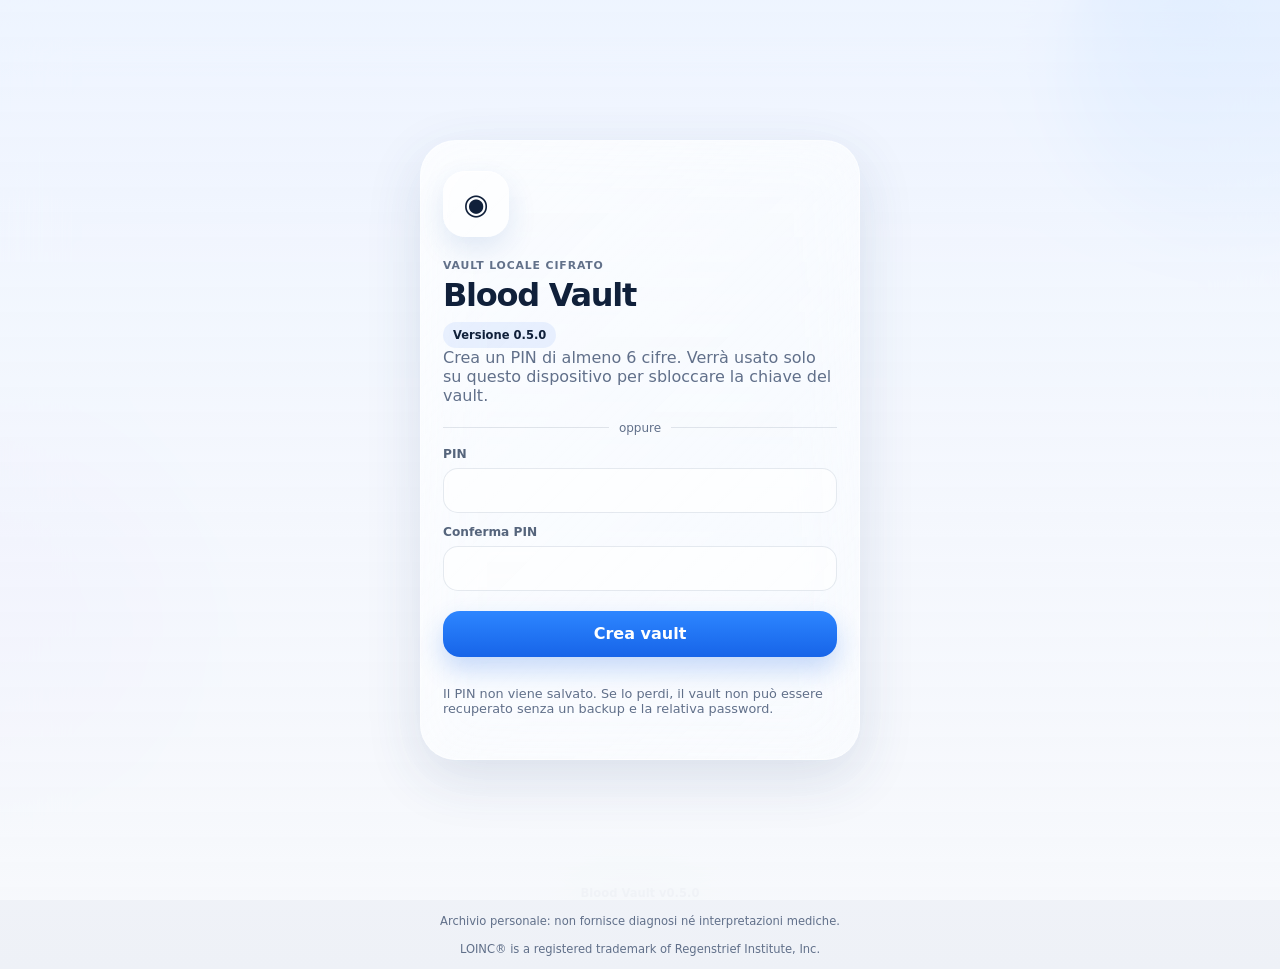
==== commit 4431c646: "Show app version in Blood Vault UI" ====
--- a/blood-vault/index.html
+++ b/blood-vault/index.html
@@ -19,6 +19,7 @@
       <div class="lock-mark">◉</div>
       <p class="eyebrow" data-i18n="encryptedLocalVault">Vault locale cifrato</p>
       <h1>Blood Vault</h1>
+      <span class="pill">Versione 0.5.0</span>
       <p id="lockIntro" class="muted">Crea un PIN di almeno 6 cifre per proteggere il vault locale.</p>
       <button id="biometricUnlockBtn" class="secondary-btn hidden" type="button">Sblocca con biometria</button>
       <div class="lock-separator"><span>oppure</span></div>
@@ -32,7 +33,7 @@
 
   <main id="appShell" class="app-shell locked" aria-hidden="true">
     <header class="topbar glass">
-      <div><p class="eyebrow" data-i18n="privateArchive">Archivio privato locale</p><h1>Blood Vault</h1></div>
+      <div><p class="eyebrow" data-i18n="privateArchive">Archivio privato locale</p><h1>Blood Vault <span class="pill">v0.5.0</span></h1></div>
       <div class="top-actions"><button id="biometricManageBtn" class="icon-btn" type="button">Abilita Face ID / impronta</button><button id="lockBtn" class="icon-btn" data-i18n="lock">Blocca</button><select id="languageSelect" class="glass-control" aria-label="Language"><option value="it">IT</option><option value="en">EN</option></select></div>
     </header>
 
@@ -56,7 +57,7 @@
 
   <template id="measurementTemplate"><div class="measurement-row glass-subtle"><label class="field grow"><span data-i18n="test">Esame</span><input class="test-search" list="loincOptions" placeholder="Nome o codice LOINC" required /></label><div class="grid three measurement-fields"><label class="field"><span data-i18n="value">Valore</span><input class="test-value" inputmode="decimal" required /></label><label class="field"><span data-i18n="unit">Unità</span><input class="test-unit" placeholder="mg/dL" /></label><label class="field"><span data-i18n="range">Intervallo</span><input class="test-range" placeholder="es. 70–99" /></label></div><button type="button" class="remove-measurement danger-link" data-i18n="remove">Rimuovi</button></div></template>
   <datalist id="loincOptions"></datalist>
-  <footer class="app-footer"><p data-i18n="medicalDisclaimer">Archivio personale: non fornisce diagnosi né interpretazioni mediche.</p><p>LOINC® is a registered trademark of Regenstrief Institute, Inc.</p></footer>
+  <footer class="app-footer"><p><strong>Blood Vault v0.5.0</strong></p><p data-i18n="medicalDisclaimer">Archivio personale: non fornisce diagnosi né interpretazioni mediche.</p><p>LOINC® is a registered trademark of Regenstrief Institute, Inc.</p></footer>
   <script type="module" src="./bootstrap.js"></script>
 </body>
 </html>
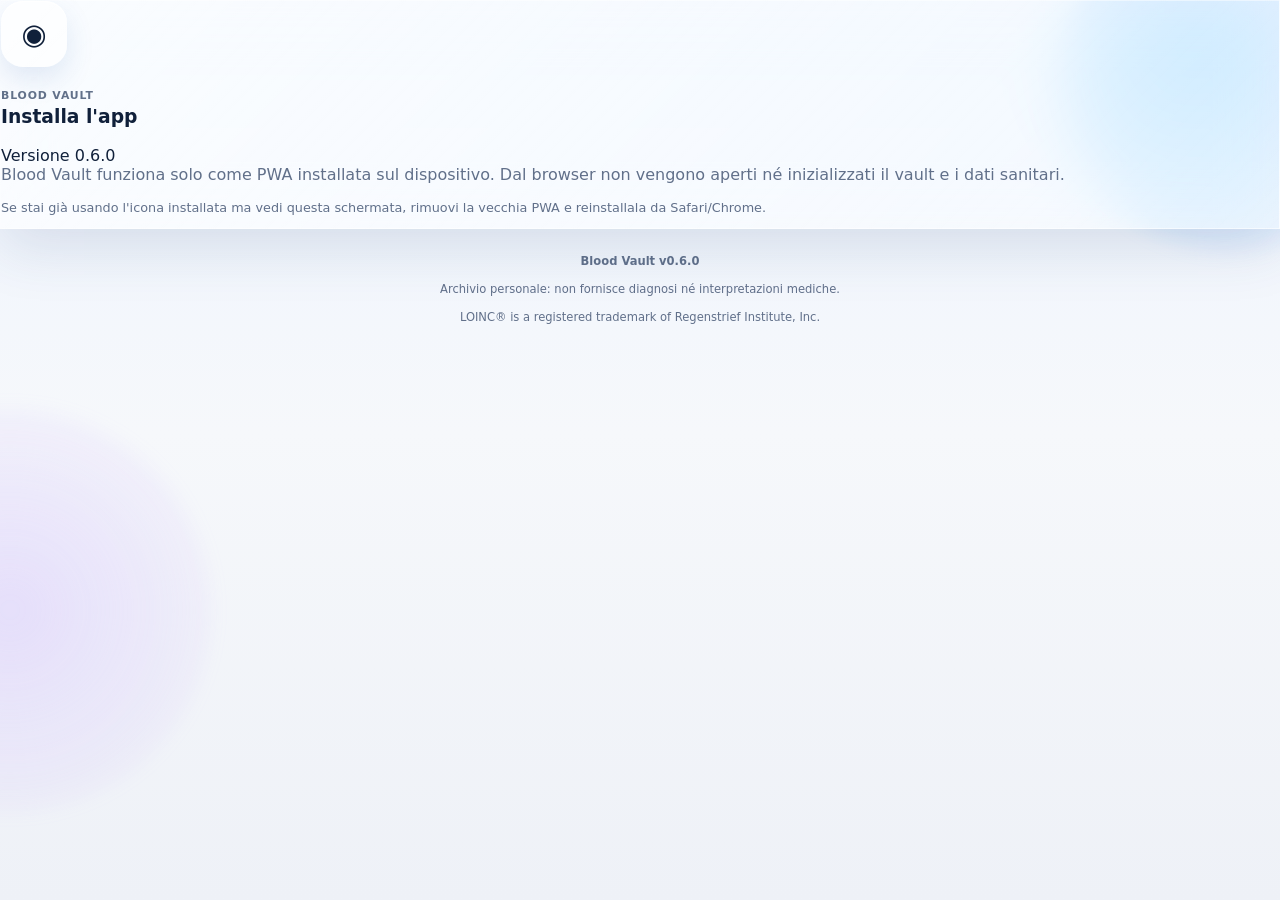
==== commit 9f72653a: "Gate Blood Vault behind PWA installation v0.6.0" ====
--- a/blood-vault/index.html
+++ b/blood-vault/index.html
@@ -8,18 +8,45 @@
   <meta name="apple-mobile-web-app-status-bar-style" content="default" />
   <meta name="apple-mobile-web-app-title" content="Blood Vault" />
   <title>Blood Vault</title>
-  <link rel="manifest" href="./manifest.webmanifest" />
-  <link rel="stylesheet" href="./styles.css" />
+  <link rel="manifest" href="./manifest.webmanifest?v=0.6.0" />
+  <link rel="stylesheet" href="./styles.css?v=0.6.0" />
 </head>
 <body>
   <div class="ambient ambient-a"></div><div class="ambient ambient-b"></div>
 
-  <div id="lockScreen" class="lock-screen">
+  <section id="installScreen" class="install-screen">
+    <article class="install-card glass">
+      <div class="lock-mark">◉</div>
+      <p class="eyebrow">Blood Vault</p>
+      <h1>Installa l'app</h1>
+      <span class="version-badge">Versione 0.6.0</span>
+      <p class="muted install-copy">Blood Vault funziona solo come PWA installata sul dispositivo. Dal browser non vengono aperti né inizializzati il vault e i dati sanitari.</p>
+
+      <button id="nativeInstallBtn" class="primary-btn hidden" type="button">Installa Blood Vault</button>
+
+      <div id="iosInstallHelp" class="install-help hidden">
+        <strong>Su iPhone / iPad</strong>
+        <p>1. Apri questa pagina in Safari.</p>
+        <p>2. Tocca <strong>Condividi</strong> ⎋.</p>
+        <p>3. Scegli <strong>Aggiungi alla schermata Home</strong>.</p>
+        <p>4. Avvia Blood Vault dall'icona appena creata.</p>
+      </div>
+
+      <div id="genericInstallHelp" class="install-help hidden">
+        <strong>Installa dal menu del browser</strong>
+        <p>Cerca <strong>Installa app</strong> oppure <strong>Aggiungi a schermata Home</strong>, quindi avvia Blood Vault dall'icona installata.</p>
+      </div>
+
+      <p class="caption install-footnote">Se stai già usando l'icona installata ma vedi questa schermata, rimuovi la vecchia PWA e reinstallala da Safari/Chrome.</p>
+    </article>
+  </section>
+
+  <div id="lockScreen" class="lock-screen hidden">
     <section class="lock-card glass">
       <div class="lock-mark">◉</div>
       <p class="eyebrow" data-i18n="encryptedLocalVault">Vault locale cifrato</p>
       <h1>Blood Vault</h1>
-      <span class="pill">Versione 0.5.0</span>
+      <span class="version-badge">v0.6.0</span>
       <p id="lockIntro" class="muted">Crea un PIN di almeno 6 cifre per proteggere il vault locale.</p>
       <button id="biometricUnlockBtn" class="secondary-btn hidden" type="button">Sblocca con biometria</button>
       <div class="lock-separator"><span>oppure</span></div>
@@ -31,9 +58,9 @@
     </section>
   </div>
 
-  <main id="appShell" class="app-shell locked" aria-hidden="true">
+  <main id="appShell" class="app-shell locked hidden" aria-hidden="true">
     <header class="topbar glass">
-      <div><p class="eyebrow" data-i18n="privateArchive">Archivio privato locale</p><h1>Blood Vault <span class="pill">v0.5.0</span></h1></div>
+      <div><p class="eyebrow" data-i18n="privateArchive">Archivio privato locale</p><h1>Blood Vault <span class="version-badge compact">v0.6.0</span></h1></div>
       <div class="top-actions"><button id="biometricManageBtn" class="icon-btn" type="button">Abilita Face ID / impronta</button><button id="lockBtn" class="icon-btn" data-i18n="lock">Blocca</button><select id="languageSelect" class="glass-control" aria-label="Language"><option value="it">IT</option><option value="en">EN</option></select></div>
     </header>
 
@@ -57,7 +84,7 @@
 
   <template id="measurementTemplate"><div class="measurement-row glass-subtle"><label class="field grow"><span data-i18n="test">Esame</span><input class="test-search" list="loincOptions" placeholder="Nome o codice LOINC" required /></label><div class="grid three measurement-fields"><label class="field"><span data-i18n="value">Valore</span><input class="test-value" inputmode="decimal" required /></label><label class="field"><span data-i18n="unit">Unità</span><input class="test-unit" placeholder="mg/dL" /></label><label class="field"><span data-i18n="range">Intervallo</span><input class="test-range" placeholder="es. 70–99" /></label></div><button type="button" class="remove-measurement danger-link" data-i18n="remove">Rimuovi</button></div></template>
   <datalist id="loincOptions"></datalist>
-  <footer class="app-footer"><p><strong>Blood Vault v0.5.0</strong></p><p data-i18n="medicalDisclaimer">Archivio personale: non fornisce diagnosi né interpretazioni mediche.</p><p>LOINC® is a registered trademark of Regenstrief Institute, Inc.</p></footer>
-  <script type="module" src="./bootstrap.js"></script>
+  <footer class="app-footer"><p><strong>Blood Vault v0.6.0</strong></p><p data-i18n="medicalDisclaimer">Archivio personale: non fornisce diagnosi né interpretazioni mediche.</p><p>LOINC® is a registered trademark of Regenstrief Institute, Inc.</p></footer>
+  <script type="module" src="./bootstrap.js?v=0.6.0"></script>
 </body>
 </html>
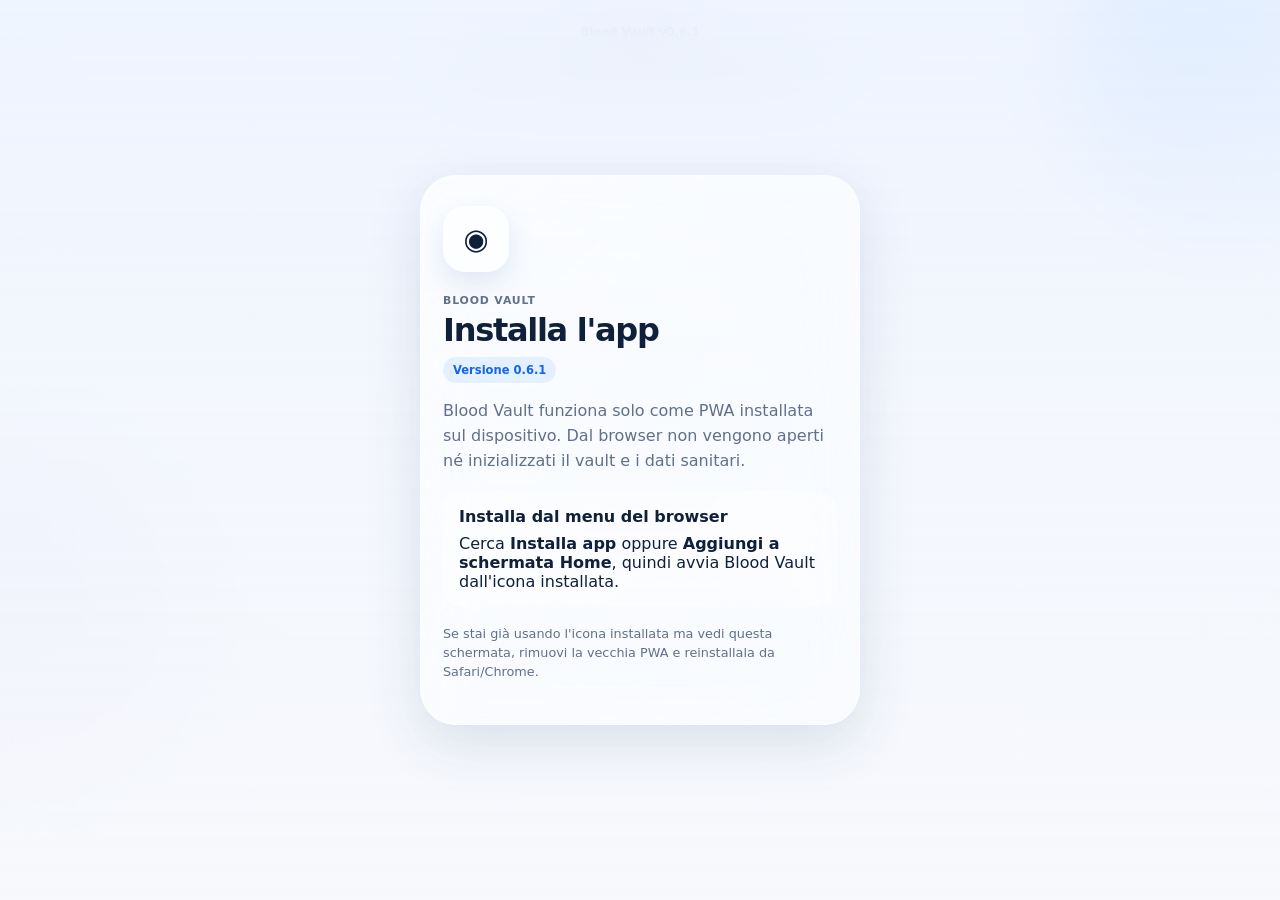
==== commit 533f5418: "Expose force update button v0.6.1" ====
--- a/blood-vault/index.html
+++ b/blood-vault/index.html
@@ -8,8 +8,8 @@
   <meta name="apple-mobile-web-app-status-bar-style" content="default" />
   <meta name="apple-mobile-web-app-title" content="Blood Vault" />
   <title>Blood Vault</title>
-  <link rel="manifest" href="./manifest.webmanifest?v=0.6.0" />
-  <link rel="stylesheet" href="./styles.css?v=0.6.0" />
+  <link rel="manifest" href="./manifest.webmanifest?v=0.6.1" />
+  <link rel="stylesheet" href="./styles.css?v=0.6.1" />
 </head>
 <body>
   <div class="ambient ambient-a"></div><div class="ambient ambient-b"></div>
@@ -19,24 +19,11 @@
       <div class="lock-mark">◉</div>
       <p class="eyebrow">Blood Vault</p>
       <h1>Installa l'app</h1>
-      <span class="version-badge">Versione 0.6.0</span>
+      <span class="version-badge">Versione 0.6.1</span>
       <p class="muted install-copy">Blood Vault funziona solo come PWA installata sul dispositivo. Dal browser non vengono aperti né inizializzati il vault e i dati sanitari.</p>
-
       <button id="nativeInstallBtn" class="primary-btn hidden" type="button">Installa Blood Vault</button>
-
-      <div id="iosInstallHelp" class="install-help hidden">
-        <strong>Su iPhone / iPad</strong>
-        <p>1. Apri questa pagina in Safari.</p>
-        <p>2. Tocca <strong>Condividi</strong> ⎋.</p>
-        <p>3. Scegli <strong>Aggiungi alla schermata Home</strong>.</p>
-        <p>4. Avvia Blood Vault dall'icona appena creata.</p>
-      </div>
-
-      <div id="genericInstallHelp" class="install-help hidden">
-        <strong>Installa dal menu del browser</strong>
-        <p>Cerca <strong>Installa app</strong> oppure <strong>Aggiungi a schermata Home</strong>, quindi avvia Blood Vault dall'icona installata.</p>
-      </div>
-
+      <div id="iosInstallHelp" class="install-help hidden"><strong>Su iPhone / iPad</strong><p>1. Apri questa pagina in Safari.</p><p>2. Tocca <strong>Condividi</strong> ⎋.</p><p>3. Scegli <strong>Aggiungi alla schermata Home</strong>.</p><p>4. Avvia Blood Vault dall'icona appena creata.</p></div>
+      <div id="genericInstallHelp" class="install-help hidden"><strong>Installa dal menu del browser</strong><p>Cerca <strong>Installa app</strong> oppure <strong>Aggiungi a schermata Home</strong>, quindi avvia Blood Vault dall'icona installata.</p></div>
       <p class="caption install-footnote">Se stai già usando l'icona installata ma vedi questa schermata, rimuovi la vecchia PWA e reinstallala da Safari/Chrome.</p>
     </article>
   </section>
@@ -46,13 +33,14 @@
       <div class="lock-mark">◉</div>
       <p class="eyebrow" data-i18n="encryptedLocalVault">Vault locale cifrato</p>
       <h1>Blood Vault</h1>
-      <span class="version-badge">v0.6.0</span>
+      <span class="version-badge">v0.6.1</span>
       <p id="lockIntro" class="muted">Crea un PIN di almeno 6 cifre per proteggere il vault locale.</p>
       <button id="biometricUnlockBtn" class="secondary-btn hidden" type="button">Sblocca con biometria</button>
       <div class="lock-separator"><span>oppure</span></div>
       <label class="field"><span data-i18n="pin">PIN</span><input id="pinInput" type="password" inputmode="numeric" autocomplete="off" minlength="6" maxlength="32" /></label>
       <label id="pinConfirmField" class="field"><span data-i18n="confirmPin">Conferma PIN</span><input id="pinConfirmInput" type="password" inputmode="numeric" autocomplete="off" minlength="6" maxlength="32" /></label>
       <button id="unlockBtn" class="primary-btn" type="button">Crea vault</button>
+      <button id="forceUpdateBtn" class="secondary-btn" type="button">Aggiorna app</button>
       <p id="lockError" class="error-text" role="alert"></p>
       <p class="caption" data-i18n="pinWarning">Il PIN non viene salvato. Se lo perdi, il vault non può essere recuperato senza un backup e la relativa password.</p>
     </section>
@@ -60,7 +48,7 @@
 
   <main id="appShell" class="app-shell locked hidden" aria-hidden="true">
     <header class="topbar glass">
-      <div><p class="eyebrow" data-i18n="privateArchive">Archivio privato locale</p><h1>Blood Vault <span class="version-badge compact">v0.6.0</span></h1></div>
+      <div><p class="eyebrow" data-i18n="privateArchive">Archivio privato locale</p><h1>Blood Vault <span class="version-badge compact">v0.6.1</span></h1></div>
       <div class="top-actions"><button id="biometricManageBtn" class="icon-btn" type="button">Abilita Face ID / impronta</button><button id="lockBtn" class="icon-btn" data-i18n="lock">Blocca</button><select id="languageSelect" class="glass-control" aria-label="Language"><option value="it">IT</option><option value="en">EN</option></select></div>
     </header>
 
@@ -84,7 +72,7 @@
 
   <template id="measurementTemplate"><div class="measurement-row glass-subtle"><label class="field grow"><span data-i18n="test">Esame</span><input class="test-search" list="loincOptions" placeholder="Nome o codice LOINC" required /></label><div class="grid three measurement-fields"><label class="field"><span data-i18n="value">Valore</span><input class="test-value" inputmode="decimal" required /></label><label class="field"><span data-i18n="unit">Unità</span><input class="test-unit" placeholder="mg/dL" /></label><label class="field"><span data-i18n="range">Intervallo</span><input class="test-range" placeholder="es. 70–99" /></label></div><button type="button" class="remove-measurement danger-link" data-i18n="remove">Rimuovi</button></div></template>
   <datalist id="loincOptions"></datalist>
-  <footer class="app-footer"><p><strong>Blood Vault v0.6.0</strong></p><p data-i18n="medicalDisclaimer">Archivio personale: non fornisce diagnosi né interpretazioni mediche.</p><p>LOINC® is a registered trademark of Regenstrief Institute, Inc.</p></footer>
-  <script type="module" src="./bootstrap.js?v=0.6.0"></script>
+  <footer class="app-footer"><p><strong>Blood Vault v0.6.1</strong></p><p data-i18n="medicalDisclaimer">Archivio personale: non fornisce diagnosi né interpretazioni mediche.</p><p>LOINC® is a registered trademark of Regenstrief Institute, Inc.</p></footer>
+  <script type="module" src="./bootstrap.js?v=0.6.1"></script>
 </body>
 </html>
--- a/blood-vault/styles.css
+++ b/blood-vault/styles.css
@@ -16,7 +16,9 @@
 .ambient{position:fixed;pointer-events:none;border-radius:999px;filter:blur(10px);opacity:.55;z-index:-1}.ambient-a{width:340px;height:340px;background:radial-gradient(circle at 40% 40%,rgba(122,185,255,.8),rgba(122,185,255,0));top:-90px;right:-120px}.ambient-b{width:400px;height:400px;background:radial-gradient(circle at 50% 50%,rgba(198,170,255,.55),rgba(198,170,255,0));bottom:10%;left:-190px}
 .app-shell{width:min(100%,760px);margin:0 auto;padding:calc(env(safe-area-inset-top) + 18px) 16px calc(env(safe-area-inset-bottom) + 40px)}.app-shell.locked{visibility:hidden;pointer-events:none;max-height:100vh;overflow:hidden}
 .glass,.glass-subtle{border:1px solid var(--line);background:linear-gradient(135deg,rgba(255,255,255,.72),rgba(255,255,255,.38));box-shadow:var(--shadow);backdrop-filter:blur(28px) saturate(165%);-webkit-backdrop-filter:blur(28px) saturate(165%)}.glass-subtle{box-shadow:0 10px 32px rgba(39,71,117,.08);background:rgba(255,255,255,.44)}
-.lock-screen{position:fixed;inset:0;z-index:100;display:grid;place-items:center;padding:calc(env(safe-area-inset-top) + 24px) 18px calc(env(safe-area-inset-bottom) + 24px);background:linear-gradient(180deg,rgba(238,244,255,.76),rgba(247,249,252,.9));backdrop-filter:blur(30px);-webkit-backdrop-filter:blur(30px)}.lock-card{width:min(100%,440px);border-radius:36px;padding:30px 22px}.lock-mark{width:66px;height:66px;border-radius:22px;display:grid;place-items:center;margin-bottom:22px;background:rgba(255,255,255,.66);box-shadow:inset 0 1px 0 rgba(255,255,255,.9),0 12px 28px rgba(45,100,180,.13);font-size:1.8rem}.lock-card h1{font-size:2rem;letter-spacing:-.04em;margin-bottom:8px}.lock-card .field{margin:12px 0}.lock-card .primary-btn,.lock-card .secondary-btn{width:100%;margin-top:8px}.lock-separator{display:flex;align-items:center;gap:10px;margin:14px 0 2px;color:var(--muted);font-size:.75rem}.lock-separator::before,.lock-separator::after{content:"";height:1px;flex:1;background:rgba(90,107,132,.16)}.error-text{min-height:1.2em;color:#b12424;font-size:.82rem;margin:10px 0 4px}.hidden{display:none!important}
+.install-screen,.lock-screen{position:fixed;inset:0;z-index:100;display:grid;place-items:center;padding:calc(env(safe-area-inset-top) + 24px) 18px calc(env(safe-area-inset-bottom) + 24px);background:linear-gradient(180deg,rgba(238,244,255,.76),rgba(247,249,252,.9));backdrop-filter:blur(30px);-webkit-backdrop-filter:blur(30px)}
+.install-card,.lock-card{width:min(100%,440px);border-radius:36px;padding:30px 22px}.install-card h1,.lock-card h1{font-size:2rem;letter-spacing:-.04em;margin-bottom:8px}.install-copy{margin-top:16px;line-height:1.55}.install-help{margin-top:18px;padding:16px;border-radius:20px;background:rgba(255,255,255,.42);text-align:left}.install-help p{margin:8px 0 0}.install-footnote{margin-top:18px;line-height:1.45}.version-badge{display:inline-flex;align-items:center;padding:6px 10px;border-radius:999px;background:rgba(45,134,255,.1);font-size:.72rem;font-weight:800;color:#1764e8}.version-badge.compact{padding:4px 8px;font-size:.62rem;vertical-align:middle}.install-card .primary-btn{width:100%;margin-top:16px}
+.lock-mark{width:66px;height:66px;border-radius:22px;display:grid;place-items:center;margin-bottom:22px;background:rgba(255,255,255,.66);box-shadow:inset 0 1px 0 rgba(255,255,255,.9),0 12px 28px rgba(45,100,180,.13);font-size:1.8rem}.lock-card .field{margin:12px 0}.lock-card .primary-btn,.lock-card .secondary-btn{width:100%;margin-top:8px}.lock-separator{display:flex;align-items:center;gap:10px;margin:14px 0 2px;color:var(--muted);font-size:.75rem}.lock-separator::before,.lock-separator::after{content:"";height:1px;flex:1;background:rgba(90,107,132,.16)}.error-text{min-height:1.2em;color:#b12424;font-size:.82rem;margin:10px 0 4px}.hidden{display:none!important}
 .topbar,.hero,.card,.empty-state{border-radius:var(--radius)}.topbar{display:flex;align-items:center;justify-content:space-between;padding:16px 18px;margin-bottom:14px;position:sticky;top:calc(env(safe-area-inset-top) + 8px);z-index:10}.top-actions{display:flex;align-items:center;gap:8px;flex-wrap:wrap;justify-content:flex-end}
 h1,h2,h3,p{margin-top:0}.topbar h1{font-size:1.15rem;margin:0}.eyebrow{margin:0 0 4px;text-transform:uppercase;letter-spacing:.08em;font-size:.68rem;font-weight:700;color:#62718a}.hero{padding:24px;margin-bottom:14px}.hero h2{font-size:clamp(1.7rem,7vw,2.55rem);line-height:1.04;letter-spacing:-.035em;margin:0 0 12px}.muted,.caption{color:var(--muted)}.caption{font-size:.8rem}.hero .primary-btn{width:100%;margin-top:14px}
 .grid{display:grid;gap:12px}.grid.two{grid-template-columns:1fr 1fr}.grid.three{grid-template-columns:repeat(3,1fr)}.card{padding:18px}.stat-card strong{display:block;font-size:2rem;margin-top:4px}.stat-label{font-size:.78rem;color:var(--muted)}
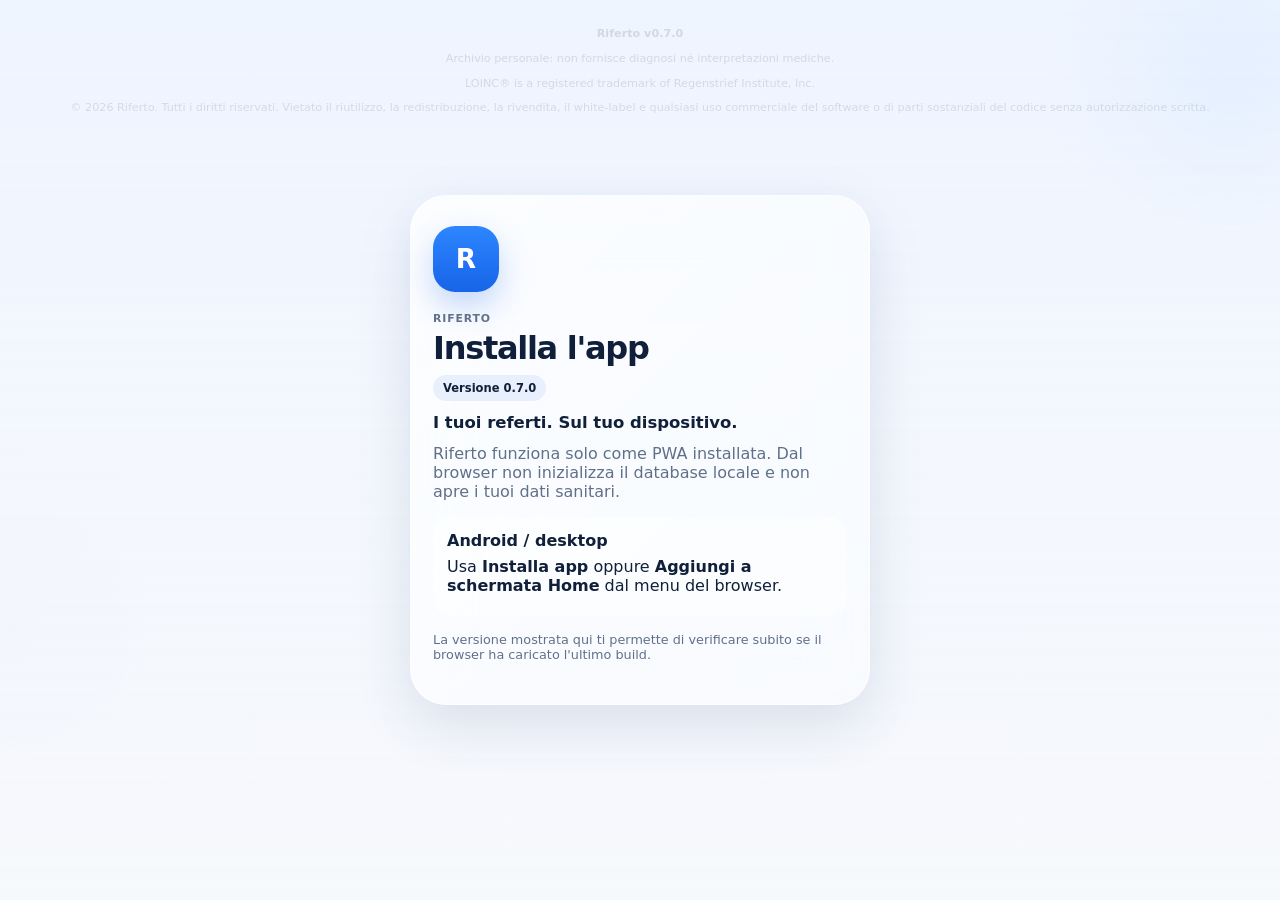
==== commit ab0459ad: "Redirect legacy Blood Vault page to Riferto" ====
--- a/blood-vault/index.html
+++ b/blood-vault/index.html
@@ -2,77 +2,10 @@
 <html lang="it">
 <head>
   <meta charset="utf-8" />
-  <meta name="viewport" content="width=device-width,initial-scale=1,viewport-fit=cover" />
-  <meta name="theme-color" content="#eef4ff" />
-  <meta name="apple-mobile-web-app-capable" content="yes" />
-  <meta name="apple-mobile-web-app-status-bar-style" content="default" />
-  <meta name="apple-mobile-web-app-title" content="Blood Vault" />
-  <title>Blood Vault</title>
-  <link rel="manifest" href="./manifest.webmanifest?v=0.6.1" />
-  <link rel="stylesheet" href="./styles.css?v=0.6.1" />
+  <meta name="viewport" content="width=device-width,initial-scale=1" />
+  <meta http-equiv="refresh" content="0; url=../riferto/" />
+  <title>Riferto</title>
+  <style>body{font-family:-apple-system,BlinkMacSystemFont,system-ui,sans-serif;margin:0;min-height:100vh;display:grid;place-items:center;background:#eef3fb;color:#10203a}main{text-align:center;padding:24px}a{color:#1764e8;font-weight:700}</style>
 </head>
-<body>
-  <div class="ambient ambient-a"></div><div class="ambient ambient-b"></div>
-
-  <section id="installScreen" class="install-screen">
-    <article class="install-card glass">
-      <div class="lock-mark">◉</div>
-      <p class="eyebrow">Blood Vault</p>
-      <h1>Installa l'app</h1>
-      <span class="version-badge">Versione 0.6.1</span>
-      <p class="muted install-copy">Blood Vault funziona solo come PWA installata sul dispositivo. Dal browser non vengono aperti né inizializzati il vault e i dati sanitari.</p>
-      <button id="nativeInstallBtn" class="primary-btn hidden" type="button">Installa Blood Vault</button>
-      <div id="iosInstallHelp" class="install-help hidden"><strong>Su iPhone / iPad</strong><p>1. Apri questa pagina in Safari.</p><p>2. Tocca <strong>Condividi</strong> ⎋.</p><p>3. Scegli <strong>Aggiungi alla schermata Home</strong>.</p><p>4. Avvia Blood Vault dall'icona appena creata.</p></div>
-      <div id="genericInstallHelp" class="install-help hidden"><strong>Installa dal menu del browser</strong><p>Cerca <strong>Installa app</strong> oppure <strong>Aggiungi a schermata Home</strong>, quindi avvia Blood Vault dall'icona installata.</p></div>
-      <p class="caption install-footnote">Se stai già usando l'icona installata ma vedi questa schermata, rimuovi la vecchia PWA e reinstallala da Safari/Chrome.</p>
-    </article>
-  </section>
-
-  <div id="lockScreen" class="lock-screen hidden">
-    <section class="lock-card glass">
-      <div class="lock-mark">◉</div>
-      <p class="eyebrow" data-i18n="encryptedLocalVault">Vault locale cifrato</p>
-      <h1>Blood Vault</h1>
-      <span class="version-badge">v0.6.1</span>
-      <p id="lockIntro" class="muted">Crea un PIN di almeno 6 cifre per proteggere il vault locale.</p>
-      <button id="biometricUnlockBtn" class="secondary-btn hidden" type="button">Sblocca con biometria</button>
-      <div class="lock-separator"><span>oppure</span></div>
-      <label class="field"><span data-i18n="pin">PIN</span><input id="pinInput" type="password" inputmode="numeric" autocomplete="off" minlength="6" maxlength="32" /></label>
-      <label id="pinConfirmField" class="field"><span data-i18n="confirmPin">Conferma PIN</span><input id="pinConfirmInput" type="password" inputmode="numeric" autocomplete="off" minlength="6" maxlength="32" /></label>
-      <button id="unlockBtn" class="primary-btn" type="button">Crea vault</button>
-      <button id="forceUpdateBtn" class="secondary-btn" type="button">Aggiorna app</button>
-      <p id="lockError" class="error-text" role="alert"></p>
-      <p class="caption" data-i18n="pinWarning">Il PIN non viene salvato. Se lo perdi, il vault non può essere recuperato senza un backup e la relativa password.</p>
-    </section>
-  </div>
-
-  <main id="appShell" class="app-shell locked hidden" aria-hidden="true">
-    <header class="topbar glass">
-      <div><p class="eyebrow" data-i18n="privateArchive">Archivio privato locale</p><h1>Blood Vault <span class="version-badge compact">v0.6.1</span></h1></div>
-      <div class="top-actions"><button id="biometricManageBtn" class="icon-btn" type="button">Abilita Face ID / impronta</button><button id="lockBtn" class="icon-btn" data-i18n="lock">Blocca</button><select id="languageSelect" class="glass-control" aria-label="Language"><option value="it">IT</option><option value="en">EN</option></select></div>
-    </header>
-
-    <section class="hero glass">
-      <div><p class="eyebrow" data-i18n="yourHealthData">I tuoi dati, sul tuo dispositivo</p><h2 data-i18n="heroTitle">Conserva i referti e struttura i valori degli esami del sangue.</h2><p class="muted" data-i18n="heroBody">Dati e PDF sono cifrati nel vault locale del dispositivo. Puoi esportare un backup JSON cifrato per migrazione.</p></div>
-      <button id="newReportBtn" class="primary-btn" data-i18n="newReport">Nuovo referto</button>
-    </section>
-
-    <section class="grid two"><article class="glass card stat-card"><span class="stat-label" data-i18n="reports">Referti</span><strong id="reportCount">0</strong></article><article class="glass card stat-card"><span class="stat-label" data-i18n="measurements">Valori</span><strong id="measurementCount">0</strong></article></section>
-
-    <section class="glass card toolbar">
-      <div class="segmented"><button class="segment active" data-view="reports" data-i18n="reports">Referti</button><button class="segment" data-view="catalog" data-i18n="loincCatalog">Catalogo LOINC</button></div>
-      <div class="toolbar-actions"><button id="exportBtn" class="secondary-btn" data-i18n="exportJson">Esporta backup cifrato</button><label class="secondary-btn file-label"><span data-i18n="importJson">Importa backup</span><input id="importInput" type="file" accept="application/json,.json" hidden /></label></div>
-    </section>
-
-    <section id="reportsView" class="view active"><div id="reportsList" class="stack"></div><div id="emptyState" class="glass empty-state"><h3 data-i18n="emptyTitle">Nessun referto salvato</h3><p class="muted" data-i18n="emptyBody">Aggiungi il primo esame e, se vuoi, allega il PDF originale.</p></div></section>
-    <section id="catalogView" class="view"><article class="glass card"><label class="field"><span data-i18n="searchTest">Cerca esame</span><input id="catalogSearch" type="search" placeholder="es. emoglobina, glucose, 718-7" /></label><p class="caption" data-i18n="loincNote">LOINC identifica l'osservazione; l'unità effettiva resta quella riportata dal laboratorio.</p></article><div id="catalogList" class="stack"></div></section>
-  </main>
-
-  <dialog id="reportDialog" class="sheet-dialog"><form id="reportForm" method="dialog" class="sheet glass"><div class="sheet-handle"></div><div class="sheet-head"><div><p class="eyebrow" data-i18n="report">Referto</p><h2 id="dialogTitle" data-i18n="newReport">Nuovo referto</h2></div><button type="button" id="closeDialogBtn" class="icon-btn" aria-label="Close">✕</button></div><input id="reportId" type="hidden" /><div class="grid two"><label class="field"><span data-i18n="date">Data</span><input id="reportDate" type="date" required /></label><label class="field"><span data-i18n="laboratory">Laboratorio</span><input id="laboratory" type="text" autocomplete="organization" /></label></div><label class="field"><span data-i18n="notes">Note</span><textarea id="notes" rows="2"></textarea></label><label class="field"><span>PDF</span><input id="pdfInput" type="file" accept="application/pdf" /><small id="pdfStatus" class="caption"></small></label><div class="section-title-row"><h3 data-i18n="measurements">Valori</h3><button type="button" id="addMeasurementBtn" class="secondary-btn" data-i18n="addValue">Aggiungi valore</button></div><div id="measurementEditor" class="stack compact"></div><div class="sheet-actions"><button type="button" id="deleteReportBtn" class="danger-btn hidden" data-i18n="deleteReport">Elimina referto</button><button type="submit" class="primary-btn" data-i18n="save">Salva</button></div></form></dialog>
-
-  <template id="measurementTemplate"><div class="measurement-row glass-subtle"><label class="field grow"><span data-i18n="test">Esame</span><input class="test-search" list="loincOptions" placeholder="Nome o codice LOINC" required /></label><div class="grid three measurement-fields"><label class="field"><span data-i18n="value">Valore</span><input class="test-value" inputmode="decimal" required /></label><label class="field"><span data-i18n="unit">Unità</span><input class="test-unit" placeholder="mg/dL" /></label><label class="field"><span data-i18n="range">Intervallo</span><input class="test-range" placeholder="es. 70–99" /></label></div><button type="button" class="remove-measurement danger-link" data-i18n="remove">Rimuovi</button></div></template>
-  <datalist id="loincOptions"></datalist>
-  <footer class="app-footer"><p><strong>Blood Vault v0.6.1</strong></p><p data-i18n="medicalDisclaimer">Archivio personale: non fornisce diagnosi né interpretazioni mediche.</p><p>LOINC® is a registered trademark of Regenstrief Institute, Inc.</p></footer>
-  <script type="module" src="./bootstrap.js?v=0.6.1"></script>
-</body>
+<body><main><h1>Blood Vault è diventato Riferto</h1><p>I tuoi referti. Sul tuo dispositivo.</p><p><a href="../riferto/">Apri Riferto</a></p></main><script>location.replace('../riferto/')</script></body>
 </html>
